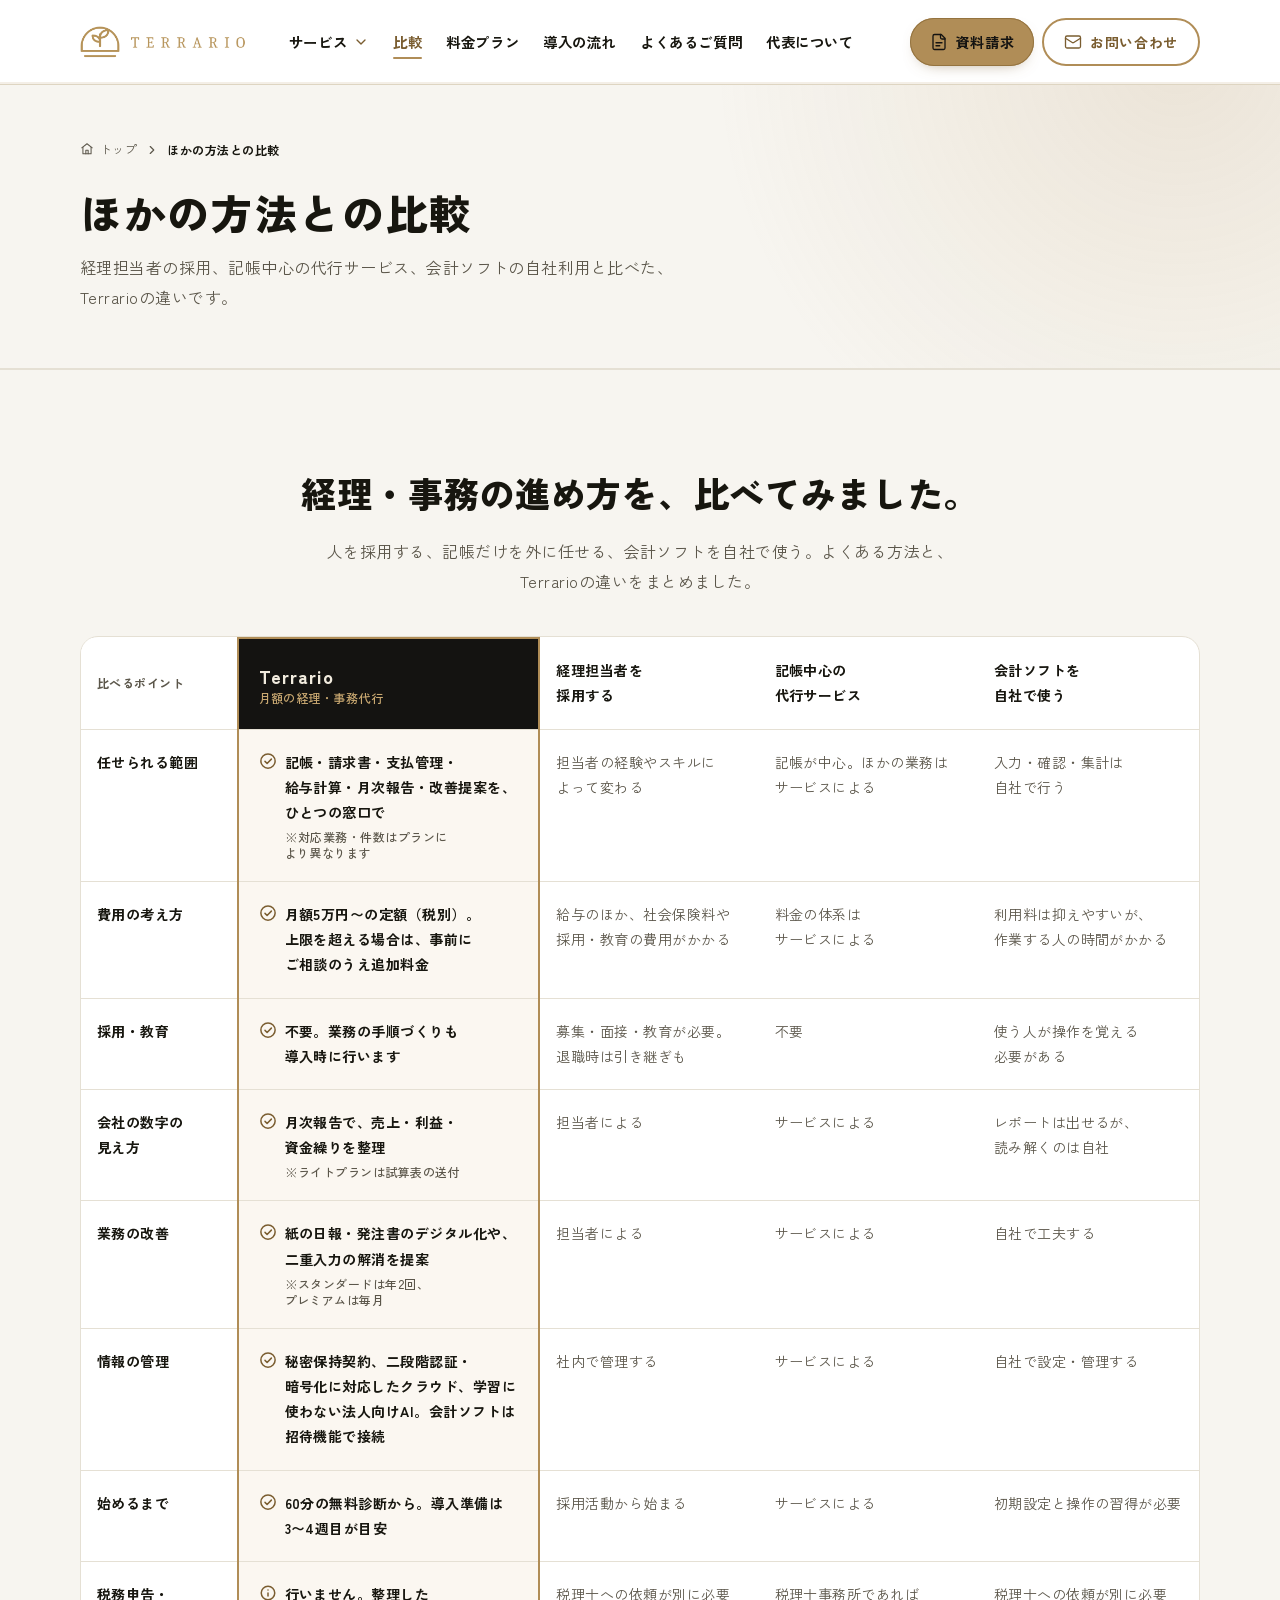
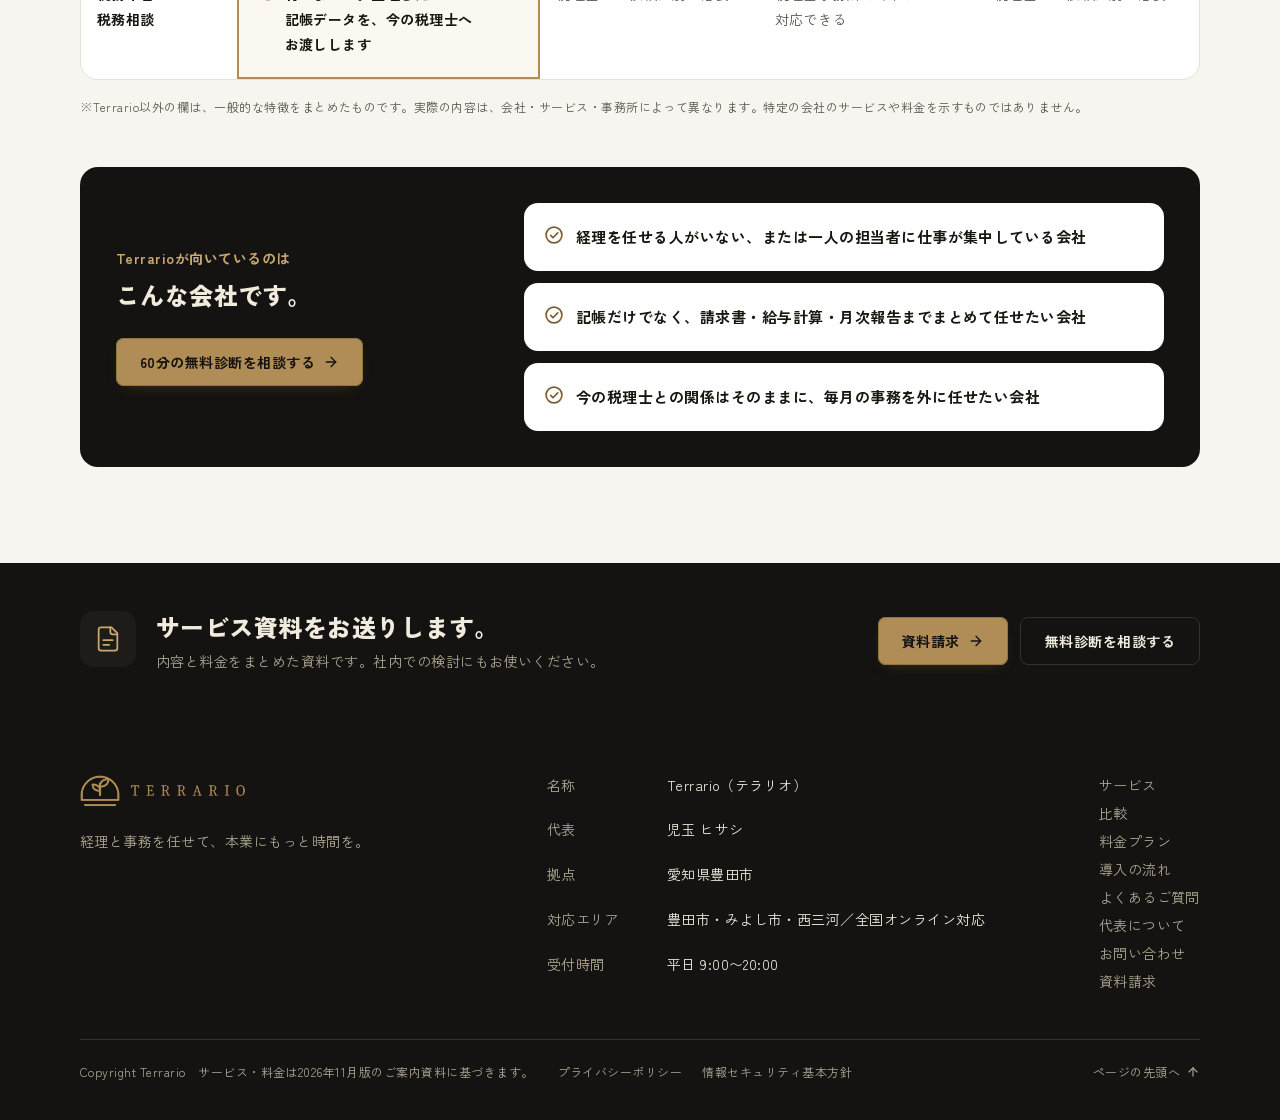
==== compare/index.html @ 6ffa053c "Terrarioのウェブサイト（2026年11月版） Co-Authored-By: Claude Opus 5.5 <noreply@anthropic.com> Claude-Session: h" ====
<!doctype html>
<html lang="ja">
<head>
<meta charset="utf-8">
<meta name="viewport" content="width=device-width, initial-scale=1, viewport-fit=cover">
<script async src="https://www.googletagmanager.com/gtag/js?id=G-2XS1PBH4KW"></script>
<script>
  window.dataLayer = window.dataLayer || [];
  function gtag(){dataLayer.push(arguments);}
  gtag('js', new Date());
  gtag('config', 'G-2XS1PBH4KW');
</script>
<title>ほかの方法との比較｜Terrario（テラリオ）</title>
<meta name="description" content="経理担当者を採用する、記帳中心の代行サービスを使う、会計ソフトを自社で使う。よくある方法とTerrarioの違いを、8つのポイントで比べました。">
<link rel="canonical" href="https://www.terrario2026.com/compare/">
<meta name="theme-color" content="#141311">
<meta property="og:type" content="website">
<meta property="og:site_name" content="Terrario（テラリオ）">
<meta property="og:title" content="ほかの方法との比較｜Terrario（テラリオ）">
<meta property="og:description" content="経理担当者を採用する、記帳中心の代行サービスを使う、会計ソフトを自社で使う。よくある方法とTerrarioの違いを、8つのポイントで比べました。">
<meta property="og:url" content="https://www.terrario2026.com/compare/">
<meta property="og:image" content="https://www.terrario2026.com/assets/og-image.png">
<meta property="og:image:width" content="1200">
<meta property="og:image:height" content="630">
<meta property="og:locale" content="ja_JP">
<meta name="twitter:card" content="summary_large_image">
<link rel="icon" href="/favicon.ico" sizes="16x16 32x32 48x48" type="image/x-icon">
<link rel="icon" href="/favicon.png" sizes="192x192" type="image/png">
<link rel="apple-touch-icon" href="/apple-touch-icon.png" sizes="180x180">
<link rel="preconnect" href="https://fonts.googleapis.com">
<link rel="preconnect" href="https://fonts.gstatic.com" crossorigin>
<link rel="stylesheet" href="https://fonts.googleapis.com/css2?family=Zen+Kaku+Gothic+New:wght@400;500;700;900&display=swap">
<link rel="stylesheet" href="/assets/site/style.css">
</head>
<body>
<svg width="0" height="0" class="absolute" aria-hidden="true" focusable="false">
  <defs>
    <symbol id="i-check" viewBox="0 0 24 24"><path d="M20 6 9 17l-5-5"/></symbol>
    <symbol id="i-check-circle" viewBox="0 0 24 24"><circle cx="12" cy="12" r="9.5"/><path d="m8 12.5 2.8 2.8L16.5 9.5"/></symbol>
    <symbol id="i-arrow-right" viewBox="0 0 24 24"><path d="M5 12h14"/><path d="m12 5 7 7-7 7"/></symbol>
    <symbol id="i-arrow-up" viewBox="0 0 24 24"><path d="M12 19V5"/><path d="m5 12 7-7 7 7"/></symbol>
    <symbol id="i-chevron" viewBox="0 0 24 24"><path d="m6 9 6 6 6-6"/></symbol>
    <symbol id="i-chevron-right" viewBox="0 0 24 24"><path d="m9 6 6 6-6 6"/></symbol>
    <symbol id="i-external" viewBox="0 0 24 24"><path d="M7 7h10v10"/><path d="M7 17 17 7"/></symbol>
    <symbol id="i-menu" viewBox="0 0 24 24"><path d="M4 7h16"/><path d="M4 12h16"/><path d="M4 17h16"/></symbol>
    <symbol id="i-x" viewBox="0 0 24 24"><path d="M18 6 6 18"/><path d="m6 6 12 12"/></symbol>
    <symbol id="i-plus" viewBox="0 0 24 24"><path d="M12 5v14"/><path d="M5 12h14"/></symbol>
    <symbol id="i-copy" viewBox="0 0 24 24"><rect x="9" y="9" width="12" height="12" rx="2"/><path d="M5 15H4a2 2 0 0 1-2-2V4a2 2 0 0 1 2-2h9a2 2 0 0 1 2 2v1"/></symbol>
    <symbol id="i-mail" viewBox="0 0 24 24"><rect x="2" y="4" width="20" height="16" rx="2"/><path d="m22 7-8.97 5.7a1.94 1.94 0 0 1-2.06 0L2 7"/></symbol>
    <symbol id="i-phone" viewBox="0 0 24 24"><path d="M5 4h4l2 5-2.5 1.5a11 11 0 0 0 5 5L15 13l5 2v4a2 2 0 0 1-2 2A16 16 0 0 1 3 6a2 2 0 0 1 2-2"/></symbol>
    <symbol id="i-chat" viewBox="0 0 24 24"><path d="M21 15a2 2 0 0 1-2 2H7l-4 4V5a2 2 0 0 1 2-2h14a2 2 0 0 1 2 2z"/><path d="M8 9h8"/><path d="M8 13h5"/></symbol>
    <symbol id="i-file" viewBox="0 0 24 24"><path d="M15 2H6a2 2 0 0 0-2 2v16a2 2 0 0 0 2 2h12a2 2 0 0 0 2-2V7z"/><path d="M14 2v4a2 2 0 0 0 2 2h4"/><path d="M8 13h8"/><path d="M8 17h5"/></symbol>
    <symbol id="i-book" viewBox="0 0 24 24"><path d="M2 4h6a4 4 0 0 1 4 4v13a3 3 0 0 0-3-3H2z"/><path d="M22 4h-6a4 4 0 0 0-4 4v13a3 3 0 0 1 3-3h7z"/></symbol>
    <symbol id="i-invoice" viewBox="0 0 24 24"><path d="M15 2H6a2 2 0 0 0-2 2v16a2 2 0 0 0 2 2h12a2 2 0 0 0 2-2V7z"/><path d="M14 2v4a2 2 0 0 0 2 2h4"/><path d="M8 13h8"/><path d="M8 17h5"/><path d="M8 9h2"/></symbol>
    <symbol id="i-wallet" viewBox="0 0 24 24"><path d="M19 7V4a1 1 0 0 0-1-1H5a2 2 0 0 0 0 4h15a1 1 0 0 1 1 1v4h-3a2 2 0 0 0 0 4h3a1 1 0 0 0 1-1v-2"/><path d="M3 5v14a2 2 0 0 0 2 2h15a1 1 0 0 0 1-1v-4"/></symbol>
    <symbol id="i-users" viewBox="0 0 24 24"><path d="M16 21v-2a4 4 0 0 0-4-4H6a4 4 0 0 0-4 4v2"/><circle cx="9" cy="7" r="4"/><path d="M22 21v-2a4 4 0 0 0-3-3.87"/><path d="M16 3.13a4 4 0 0 1 0 7.75"/></symbol>
    <symbol id="i-chart" viewBox="0 0 24 24"><path d="M3 3v18h18"/><path d="M18 17V9"/><path d="M13 17V5"/><path d="M8 17v-3"/></symbol>
    <symbol id="i-cycle" viewBox="0 0 24 24"><path d="M3 12a9 9 0 0 1 15-6.7L21 8"/><path d="M21 3v5h-5"/><path d="M21 12a9 9 0 0 1-15 6.7L3 16"/><path d="M8 16H3v5"/></symbol>
    <symbol id="i-phone-cam" viewBox="0 0 24 24"><rect x="6" y="2" width="12" height="20" rx="2"/><path d="M11 18h2"/></symbol>
    <symbol id="i-cloud" viewBox="0 0 24 24"><path d="M17.5 19H9a7 7 0 1 1 6.71-9h1.79a4.5 4.5 0 1 1 0 9z"/></symbol>
    <symbol id="i-user-check" viewBox="0 0 24 24"><path d="M16 21v-2a4 4 0 0 0-4-4H6a4 4 0 0 0-4 4v2"/><circle cx="9" cy="7" r="4"/><path d="m16 11 2 2 4-4"/></symbol>
    <symbol id="i-lock" viewBox="0 0 24 24"><rect x="3" y="11" width="18" height="11" rx="2"/><path d="M7 11V7a5 5 0 0 1 10 0v4"/></symbol>
    <symbol id="i-shield" viewBox="0 0 24 24"><path d="M12 22s8-4 8-10V5l-8-3-8 3v7c0 6 8 10 8 10"/><path d="m9 12 2 2 4-4"/></symbol>
    <symbol id="i-clock" viewBox="0 0 24 24"><circle cx="12" cy="12" r="9"/><path d="M12 7v5l3 2"/></symbol>
    <symbol id="i-pin" viewBox="0 0 24 24"><path d="M20 10c0 5-5.5 10.2-7.4 11.8a1 1 0 0 1-1.2 0C9.5 20.2 4 15 4 10a8 8 0 0 1 16 0"/><circle cx="12" cy="10" r="3"/></symbol>
    <symbol id="i-info" viewBox="0 0 24 24"><circle cx="12" cy="12" r="9"/><path d="M12 16v-4"/><path d="M12 8h.01"/></symbol>
    <symbol id="i-monitor" viewBox="0 0 24 24"><rect x="2" y="3" width="20" height="14" rx="2"/><path d="M8 21h8"/><path d="M12 17v4"/></symbol>
    <symbol id="i-card" viewBox="0 0 24 24"><rect x="2" y="5" width="20" height="14" rx="2"/><path d="M2 10h20"/></symbol>
    <symbol id="i-clipboard" viewBox="0 0 24 24"><rect x="8" y="2" width="8" height="4" rx="1"/><path d="M16 4h2a2 2 0 0 1 2 2v14a2 2 0 0 1-2 2H6a2 2 0 0 1-2-2V6a2 2 0 0 1 2-2h2"/><path d="M12 11h4"/><path d="M12 16h4"/><path d="M8 11h.01"/><path d="M8 16h.01"/></symbol>
    <symbol id="i-home" viewBox="0 0 24 24"><path d="m3 10 9-7 9 7"/><path d="M5 9v11h14V9"/><path d="M10 20v-6h4v6"/></symbol>
  </defs>
</svg>

<a href="#main" class="sr-only focus:not-sr-only focus:fixed focus:left-4 focus:top-4 focus:z-[90] focus:rounded-md focus:bg-white focus:px-4 focus:py-2 focus:text-sm">本文へ移動</a>

<!-- ======================= ヘッダー ======================= -->
<header id="site-header" class="site-header">
  <div class="wrap hdr-row">
    <a href="/" class="logo-plate flex shrink-0 items-center gap-2.5 py-1" aria-label="Terrario トップへ">
      <img src="/assets/site/img/logo-symbol.png" alt="" width="40" height="32" class="h-[30px] w-[38px] lg:h-8 lg:w-10">
      <img src="/assets/site/img/logo-wordmark.png" alt="" width="116" height="13" class="h-3 w-[107px] lg:h-[13px] lg:w-[116px]">
    </a>
    <nav class="hdr-nav hidden items-center font-bold whitespace-nowrap md:flex" aria-label="ページ内">
      <div class="group relative">
        <button type="button" class="nav-item flex h-11 cursor-pointer items-center gap-1.5 transition-colors hover:text-gold-ink" aria-haspopup="true">サービス<svg class="size-4 text-gold-ink transition-transform duration-150 group-hover:rotate-180 group-focus-within:rotate-180" fill="none" stroke="currentColor" stroke-width="2" stroke-linecap="round" stroke-linejoin="round" aria-hidden="true"><use href="#i-chevron"/></svg></button>
        <div class="invisible absolute top-full left-1/2 z-10 w-[21rem] -translate-x-1/2 pt-3 opacity-0 transition duration-150 group-hover:visible group-hover:opacity-100 group-focus-within:visible group-focus-within:opacity-100">
          <div class="rounded-xl border bg-white p-2 shadow-[0_24px_50px_-24px_rgb(23_22_15/0.45)]">
            <a href="/service/" class="flex items-start gap-3 rounded-lg p-3 transition-colors hover:bg-surface">
              <span class="inline-flex size-9 shrink-0 items-center justify-center rounded-md bg-gold-soft text-gold-ink"><svg class="size-[18px]" fill="none" stroke="currentColor" stroke-width="1.75" stroke-linecap="round" stroke-linejoin="round" aria-hidden="true"><use href="#i-book"/></svg></span>
              <span><span class="block text-sm font-bold">サービス内容</span><span class="block text-xs font-medium leading-[1.7] text-muted-foreground">対応業務と、プランごとの対応範囲</span></span>
            </a>
            <a href="/service/#features" class="flex items-start gap-3 rounded-lg p-3 transition-colors hover:bg-surface">
              <span class="inline-flex size-9 shrink-0 items-center justify-center rounded-md bg-gold-soft text-gold-ink"><svg class="size-[18px]" fill="none" stroke="currentColor" stroke-width="1.75" stroke-linecap="round" stroke-linejoin="round" aria-hidden="true"><use href="#i-cloud"/></svg></span>
              <span><span class="block text-sm font-bold">Terrarioの特徴</span><span class="block text-xs font-medium leading-[1.7] text-muted-foreground">ひとつの窓口、クラウドとAI、人の確認</span></span>
            </a>
            <a href="/service/#security" class="flex items-start gap-3 rounded-lg p-3 transition-colors hover:bg-surface">
              <span class="inline-flex size-9 shrink-0 items-center justify-center rounded-md bg-gold-soft text-gold-ink"><svg class="size-[18px]" fill="none" stroke="currentColor" stroke-width="1.75" stroke-linecap="round" stroke-linejoin="round" aria-hidden="true"><use href="#i-shield"/></svg></span>
              <span><span class="block text-sm font-bold">対応ソフト・情報の管理</span><span class="block text-xs font-medium leading-[1.7] text-muted-foreground">freee・マネーフォワード・弥生に対応</span></span>
            </a>
          </div>
        </div>
      </div>
      <a href="/compare/" class="nav-item inline-flex h-11 items-center transition-colors hover:text-gold-ink" aria-current="page">比較</a>
      <a href="/price/" class="nav-item inline-flex h-11 items-center transition-colors hover:text-gold-ink">料金プラン</a>
      <a href="/flow/" class="nav-item inline-flex h-11 items-center transition-colors hover:text-gold-ink">導入の流れ</a>
      <a href="/faq/" class="nav-item inline-flex h-11 items-center transition-colors hover:text-gold-ink">よくあるご質問</a>
      <a href="/representative/" class="nav-item inline-flex h-11 items-center transition-colors hover:text-gold-ink">代表について</a>
    </nav>
    <div class="hdr-actions ml-auto flex items-center gap-2 whitespace-nowrap">
      <a href="/contact/#request" class="btn-gold hidden h-10 items-center gap-2 rounded-full px-4 text-[0.8125rem] font-bold sm:inline-flex md:h-11 md:px-6 md:text-sm"><svg class="size-[18px]" fill="none" stroke="currentColor" stroke-width="1.75" stroke-linecap="round" stroke-linejoin="round" aria-hidden="true"><use href="#i-file"/></svg>資料請求</a>
      <a href="/contact/" class="inline-flex h-10 items-center gap-1.5 rounded-full border-2 border-gold bg-white px-3 text-xs font-bold text-gold-ink transition-colors hover:bg-gold-soft sm:px-4 sm:text-sm md:h-11 md:gap-2 md:px-6"><svg class="size-[18px]" fill="none" stroke="currentColor" stroke-width="1.75" stroke-linecap="round" stroke-linejoin="round" aria-hidden="true"><use href="#i-mail"/></svg>お問い合わせ</a>
      <button type="button" id="menu-open" class="-mr-2 inline-flex size-10 cursor-pointer items-center justify-center rounded-md hover:bg-surface md:hidden" aria-label="メニューを開く" aria-expanded="false" aria-controls="menu-sheet">
        <span class="menu-icon-open"><svg class="size-5" fill="none" stroke="currentColor" stroke-width="1.75" stroke-linecap="round" stroke-linejoin="round" aria-hidden="true"><use href="#i-menu"/></svg></span><span class="menu-icon-close hidden"><svg class="size-5" fill="none" stroke="currentColor" stroke-width="1.75" stroke-linecap="round" stroke-linejoin="round" aria-hidden="true"><use href="#i-x"/></svg></span>
      </button>
    </div>
  </div>

  <!-- スマホ：ヘッダーの真下に開くメニュー -->
  <div id="menu-sheet" class="menu-panel absolute inset-x-0 top-full border-b bg-white shadow-[0_24px_40px_-24px_rgb(23_22_15/0.4)] md:hidden" hidden>
    <nav class="wrap pt-2 pb-5" aria-label="メニュー">
      <p class="py-3 font-bold">サービス</p>
      <div class="mb-2 space-y-0.5">
        <a href="/service/" class="flex items-center gap-3 rounded-md py-2.5 pl-3 text-sm font-medium text-muted-foreground hover:bg-surface"><svg class="size-4 text-gold-ink" fill="none" stroke="currentColor" stroke-width="1.75" stroke-linecap="round" stroke-linejoin="round" aria-hidden="true"><use href="#i-book"/></svg>サービス内容</a>
        <a href="/service/#features" class="flex items-center gap-3 rounded-md py-2.5 pl-3 text-sm font-medium text-muted-foreground hover:bg-surface"><svg class="size-4 text-gold-ink" fill="none" stroke="currentColor" stroke-width="1.75" stroke-linecap="round" stroke-linejoin="round" aria-hidden="true"><use href="#i-cloud"/></svg>Terrarioの特徴</a>
        <a href="/service/#security" class="flex items-center gap-3 rounded-md py-2.5 pl-3 text-sm font-medium text-muted-foreground hover:bg-surface"><svg class="size-4 text-gold-ink" fill="none" stroke="currentColor" stroke-width="1.75" stroke-linecap="round" stroke-linejoin="round" aria-hidden="true"><use href="#i-shield"/></svg>対応ソフト・情報の管理</a>
      </div>
        <a href="/compare/" aria-current="page" class="flex items-center justify-between border-t py-3.5 font-bold">比較<svg class="size-4 text-gold-ink" fill="none" stroke="currentColor" stroke-width="2" stroke-linecap="round" stroke-linejoin="round" aria-hidden="true"><use href="#i-chevron-right"/></svg></a>
        <a href="/price/" class="flex items-center justify-between border-t py-3.5 font-bold">料金プラン<svg class="size-4 text-gold-ink" fill="none" stroke="currentColor" stroke-width="2" stroke-linecap="round" stroke-linejoin="round" aria-hidden="true"><use href="#i-chevron-right"/></svg></a>
        <a href="/flow/" class="flex items-center justify-between border-t py-3.5 font-bold">導入の流れ<svg class="size-4 text-gold-ink" fill="none" stroke="currentColor" stroke-width="2" stroke-linecap="round" stroke-linejoin="round" aria-hidden="true"><use href="#i-chevron-right"/></svg></a>
        <a href="/faq/" class="flex items-center justify-between border-t py-3.5 font-bold">よくあるご質問<svg class="size-4 text-gold-ink" fill="none" stroke="currentColor" stroke-width="2" stroke-linecap="round" stroke-linejoin="round" aria-hidden="true"><use href="#i-chevron-right"/></svg></a>
        <a href="/representative/" class="flex items-center justify-between border-t py-3.5 font-bold">代表について<svg class="size-4 text-gold-ink" fill="none" stroke="currentColor" stroke-width="2" stroke-linecap="round" stroke-linejoin="round" aria-hidden="true"><use href="#i-chevron-right"/></svg></a>
      <div class="mt-3 grid grid-cols-2 gap-2 border-t pt-4">
        <a href="/contact/#request" class="btn-gold inline-flex h-12 items-center justify-center gap-2 rounded-full text-sm font-bold"><svg class="size-4" fill="none" stroke="currentColor" stroke-width="1.75" stroke-linecap="round" stroke-linejoin="round" aria-hidden="true"><use href="#i-file"/></svg>資料請求</a>
        <a href="/contact/" class="inline-flex h-12 items-center justify-center gap-2 rounded-full border-2 border-gold text-sm font-bold text-gold-ink"><svg class="size-4" fill="none" stroke="currentColor" stroke-width="1.75" stroke-linecap="round" stroke-linejoin="round" aria-hidden="true"><use href="#i-mail"/></svg>お問い合わせ</a>
      </div>
      <p class="num mt-4 text-center text-sm"><span class="font-bold">090-9112-6102</span><span class="ml-2 text-xs text-muted-foreground">平日 9:00〜20:00</span></p>
    </nav>
  </div>
  <div class="hdr-progress" aria-hidden="true"><span id="hdr-progress-bar"></span></div>
</header>
<div id="page-top" class="hdr-spacer" aria-hidden="true"></div>
<div id="menu-overlay" class="fixed inset-0 z-40 bg-black/30 md:hidden" hidden></div>

<main id="main">

<section class="page-hero border-b" aria-labelledby="page-title">
  <div class="wrap py-10 sm:py-14">
    <nav aria-label="パンくずリスト">
      <ol class="flex flex-wrap items-center gap-2 text-xs text-muted-foreground">
        <li><a href="/" class="inline-flex items-center gap-1.5 hover:text-gold-ink"><svg class="size-3.5" fill="none" stroke="currentColor" stroke-width="1.75" stroke-linecap="round" stroke-linejoin="round" aria-hidden="true"><use href="#i-home"/></svg>トップ</a></li>
        <li aria-hidden="true"><svg class="size-3.5" fill="none" stroke="currentColor" stroke-width="2" stroke-linecap="round" stroke-linejoin="round"><use href="#i-chevron-right"/></svg></li>
        <li><span aria-current="page" class="font-bold text-foreground">ほかの方法との比較</span></li>
      </ol>
    </nav>
    <h1 id="page-title" class="mt-6 text-[1.75rem] font-black leading-[1.4] tracking-[0.04em] sm:text-[2.6rem]">ほかの方法との比較</h1>
    <p class="mt-3 max-w-[42rem] text-muted-foreground">経理担当者の採用、記帳中心の代行サービス、会計ソフトの自社利用と比べた、Terrarioの違いです。</p>
  </div>
</section>
<!-- ======================= ほかの方法との比較 ======================= -->
<section id="compare" class="border-t bg-surface py-20 sm:py-24" aria-labelledby="compare-title">
  <div class="wrap">
    <div class="text-center">
      <h2 id="compare-title" class=" text-[1.6rem] font-black leading-[1.55] sm:text-[2.2rem]">経理・事務の進め方を、<br class="sm:hidden">比べてみました。</h2>
      <p class="mx-auto mt-4 max-w-[40rem] text-muted-foreground">人を採用する、記帳だけを外に任せる、会計ソフトを自社で使う。よくある方法と、Terrarioの違いをまとめました。</p>
    </div>

    <ul class="mt-10 space-y-4 lg:hidden" aria-label="経理・事務の進め方の比較">
      <li class="overflow-hidden rounded-xl border bg-white">
        <p class="border-b bg-surface px-4 py-2.5 text-sm font-black">任せられる範囲</p>
        <div class="border-l-4 border-gold bg-gold-soft/45 px-4 py-3.5">
          <p class="text-[0.6875rem] font-black tracking-[0.08em] text-gold-ink">Terrario</p>
          <p class="mt-1 flex gap-2 text-sm font-bold leading-[1.8]"><svg class="mt-0.5 size-[18px] shrink-0 text-gold-ink" fill="none" stroke="currentColor" stroke-width="2" stroke-linecap="round" stroke-linejoin="round" aria-hidden="true"><use href="#i-check-circle"/></svg><span>記帳・請求書・支払管理・給与計算・月次報告・改善提案を、ひとつの窓口で<span class="mt-1 block text-xs font-medium text-muted-foreground">※対応業務・件数はプランにより異なります</span></span></p>
        </div>
        <dl class="grid grid-cols-[7.75rem_1fr] gap-x-3 gap-y-2 px-4 py-3.5 text-xs leading-[1.7]">
          <dt class="font-bold text-muted-foreground">担当者を採用</dt><dd class="text-muted-foreground">担当者の経験やスキルによって変わる</dd>
          <dt class="font-bold text-muted-foreground">記帳中心の代行</dt><dd class="text-muted-foreground">記帳が中心。ほかの業務はサービスによる</dd>
          <dt class="font-bold text-muted-foreground">会計ソフトを自社で</dt><dd class="text-muted-foreground">入力・確認・集計は自社で行う</dd>
        </dl>
      </li>
      <li class="overflow-hidden rounded-xl border bg-white">
        <p class="border-b bg-surface px-4 py-2.5 text-sm font-black">費用の考え方</p>
        <div class="border-l-4 border-gold bg-gold-soft/45 px-4 py-3.5">
          <p class="text-[0.6875rem] font-black tracking-[0.08em] text-gold-ink">Terrario</p>
          <p class="mt-1 flex gap-2 text-sm font-bold leading-[1.8]"><svg class="mt-0.5 size-[18px] shrink-0 text-gold-ink" fill="none" stroke="currentColor" stroke-width="2" stroke-linecap="round" stroke-linejoin="round" aria-hidden="true"><use href="#i-check-circle"/></svg><span>月額5万円〜の定額（税別）。上限を超える場合は、事前にご相談のうえ追加料金</span></p>
        </div>
        <dl class="grid grid-cols-[7.75rem_1fr] gap-x-3 gap-y-2 px-4 py-3.5 text-xs leading-[1.7]">
          <dt class="font-bold text-muted-foreground">担当者を採用</dt><dd class="text-muted-foreground">給与のほか、社会保険料や採用・教育の費用がかかる</dd>
          <dt class="font-bold text-muted-foreground">記帳中心の代行</dt><dd class="text-muted-foreground">料金の体系はサービスによる</dd>
          <dt class="font-bold text-muted-foreground">会計ソフトを自社で</dt><dd class="text-muted-foreground">利用料は抑えやすいが、作業する人の時間がかかる</dd>
        </dl>
      </li>
      <li class="overflow-hidden rounded-xl border bg-white">
        <p class="border-b bg-surface px-4 py-2.5 text-sm font-black">採用・教育</p>
        <div class="border-l-4 border-gold bg-gold-soft/45 px-4 py-3.5">
          <p class="text-[0.6875rem] font-black tracking-[0.08em] text-gold-ink">Terrario</p>
          <p class="mt-1 flex gap-2 text-sm font-bold leading-[1.8]"><svg class="mt-0.5 size-[18px] shrink-0 text-gold-ink" fill="none" stroke="currentColor" stroke-width="2" stroke-linecap="round" stroke-linejoin="round" aria-hidden="true"><use href="#i-check-circle"/></svg><span>不要。業務の手順づくりも導入時に行います</span></p>
        </div>
        <dl class="grid grid-cols-[7.75rem_1fr] gap-x-3 gap-y-2 px-4 py-3.5 text-xs leading-[1.7]">
          <dt class="font-bold text-muted-foreground">担当者を採用</dt><dd class="text-muted-foreground">募集・面接・教育が必要。退職時は引き継ぎも</dd>
          <dt class="font-bold text-muted-foreground">記帳中心の代行</dt><dd class="text-muted-foreground">不要</dd>
          <dt class="font-bold text-muted-foreground">会計ソフトを自社で</dt><dd class="text-muted-foreground">使う人が操作を覚える必要がある</dd>
        </dl>
      </li>
      <li class="overflow-hidden rounded-xl border bg-white">
        <p class="border-b bg-surface px-4 py-2.5 text-sm font-black">会社の数字の見え方</p>
        <div class="border-l-4 border-gold bg-gold-soft/45 px-4 py-3.5">
          <p class="text-[0.6875rem] font-black tracking-[0.08em] text-gold-ink">Terrario</p>
          <p class="mt-1 flex gap-2 text-sm font-bold leading-[1.8]"><svg class="mt-0.5 size-[18px] shrink-0 text-gold-ink" fill="none" stroke="currentColor" stroke-width="2" stroke-linecap="round" stroke-linejoin="round" aria-hidden="true"><use href="#i-check-circle"/></svg><span>月次報告で、売上・利益・資金繰りを整理<span class="mt-1 block text-xs font-medium text-muted-foreground">※ライトプランは試算表の送付</span></span></p>
        </div>
        <dl class="grid grid-cols-[7.75rem_1fr] gap-x-3 gap-y-2 px-4 py-3.5 text-xs leading-[1.7]">
          <dt class="font-bold text-muted-foreground">担当者を採用</dt><dd class="text-muted-foreground">担当者による</dd>
          <dt class="font-bold text-muted-foreground">記帳中心の代行</dt><dd class="text-muted-foreground">サービスによる</dd>
          <dt class="font-bold text-muted-foreground">会計ソフトを自社で</dt><dd class="text-muted-foreground">レポートは出せるが、読み解くのは自社</dd>
        </dl>
      </li>
      <li class="overflow-hidden rounded-xl border bg-white">
        <p class="border-b bg-surface px-4 py-2.5 text-sm font-black">業務の改善</p>
        <div class="border-l-4 border-gold bg-gold-soft/45 px-4 py-3.5">
          <p class="text-[0.6875rem] font-black tracking-[0.08em] text-gold-ink">Terrario</p>
          <p class="mt-1 flex gap-2 text-sm font-bold leading-[1.8]"><svg class="mt-0.5 size-[18px] shrink-0 text-gold-ink" fill="none" stroke="currentColor" stroke-width="2" stroke-linecap="round" stroke-linejoin="round" aria-hidden="true"><use href="#i-check-circle"/></svg><span>紙の日報・発注書のデジタル化や、二重入力の解消を提案<span class="mt-1 block text-xs font-medium text-muted-foreground">※スタンダードは年2回、プレミアムは毎月</span></span></p>
        </div>
        <dl class="grid grid-cols-[7.75rem_1fr] gap-x-3 gap-y-2 px-4 py-3.5 text-xs leading-[1.7]">
          <dt class="font-bold text-muted-foreground">担当者を採用</dt><dd class="text-muted-foreground">担当者による</dd>
          <dt class="font-bold text-muted-foreground">記帳中心の代行</dt><dd class="text-muted-foreground">サービスによる</dd>
          <dt class="font-bold text-muted-foreground">会計ソフトを自社で</dt><dd class="text-muted-foreground">自社で工夫する</dd>
        </dl>
      </li>
      <li class="overflow-hidden rounded-xl border bg-white">
        <p class="border-b bg-surface px-4 py-2.5 text-sm font-black">情報の管理</p>
        <div class="border-l-4 border-gold bg-gold-soft/45 px-4 py-3.5">
          <p class="text-[0.6875rem] font-black tracking-[0.08em] text-gold-ink">Terrario</p>
          <p class="mt-1 flex gap-2 text-sm font-bold leading-[1.8]"><svg class="mt-0.5 size-[18px] shrink-0 text-gold-ink" fill="none" stroke="currentColor" stroke-width="2" stroke-linecap="round" stroke-linejoin="round" aria-hidden="true"><use href="#i-check-circle"/></svg><span>秘密保持契約、二段階認証・暗号化に対応したクラウド、学習に使わない法人向けAI。会計ソフトは招待機能で接続</span></p>
        </div>
        <dl class="grid grid-cols-[7.75rem_1fr] gap-x-3 gap-y-2 px-4 py-3.5 text-xs leading-[1.7]">
          <dt class="font-bold text-muted-foreground">担当者を採用</dt><dd class="text-muted-foreground">社内で管理する</dd>
          <dt class="font-bold text-muted-foreground">記帳中心の代行</dt><dd class="text-muted-foreground">サービスによる</dd>
          <dt class="font-bold text-muted-foreground">会計ソフトを自社で</dt><dd class="text-muted-foreground">自社で設定・管理する</dd>
        </dl>
      </li>
      <li class="overflow-hidden rounded-xl border bg-white">
        <p class="border-b bg-surface px-4 py-2.5 text-sm font-black">始めるまで</p>
        <div class="border-l-4 border-gold bg-gold-soft/45 px-4 py-3.5">
          <p class="text-[0.6875rem] font-black tracking-[0.08em] text-gold-ink">Terrario</p>
          <p class="mt-1 flex gap-2 text-sm font-bold leading-[1.8]"><svg class="mt-0.5 size-[18px] shrink-0 text-gold-ink" fill="none" stroke="currentColor" stroke-width="2" stroke-linecap="round" stroke-linejoin="round" aria-hidden="true"><use href="#i-check-circle"/></svg><span>60分の無料診断から。導入準備は3〜4週目が目安</span></p>
        </div>
        <dl class="grid grid-cols-[7.75rem_1fr] gap-x-3 gap-y-2 px-4 py-3.5 text-xs leading-[1.7]">
          <dt class="font-bold text-muted-foreground">担当者を採用</dt><dd class="text-muted-foreground">採用活動から始まる</dd>
          <dt class="font-bold text-muted-foreground">記帳中心の代行</dt><dd class="text-muted-foreground">サービスによる</dd>
          <dt class="font-bold text-muted-foreground">会計ソフトを自社で</dt><dd class="text-muted-foreground">初期設定と操作の習得が必要</dd>
        </dl>
      </li>
      <li class="overflow-hidden rounded-xl border bg-white">
        <p class="border-b bg-surface px-4 py-2.5 text-sm font-black">税務申告・税務相談</p>
        <div class="border-l-4 border-gold bg-gold-soft/45 px-4 py-3.5">
          <p class="text-[0.6875rem] font-black tracking-[0.08em] text-gold-ink">Terrario</p>
          <p class="mt-1 flex gap-2 text-sm font-bold leading-[1.8]"><svg class="mt-0.5 size-[18px] shrink-0 text-gold-ink" fill="none" stroke="currentColor" stroke-width="2" stroke-linecap="round" stroke-linejoin="round" aria-hidden="true"><use href="#i-info"/></svg><span>行いません。整理した記帳データを、今の税理士へお渡しします</span></p>
        </div>
        <dl class="grid grid-cols-[7.75rem_1fr] gap-x-3 gap-y-2 px-4 py-3.5 text-xs leading-[1.7]">
          <dt class="font-bold text-muted-foreground">担当者を採用</dt><dd class="text-muted-foreground">税理士への依頼が別に必要</dd>
          <dt class="font-bold text-muted-foreground">記帳中心の代行</dt><dd class="text-muted-foreground">税理士事務所であれば対応できる</dd>
          <dt class="font-bold text-muted-foreground">会計ソフトを自社で</dt><dd class="text-muted-foreground">税理士への依頼が別に必要</dd>
        </dl>
      </li>
    </ul>
    <div class="mt-10 hidden overflow-hidden rounded-2xl border bg-white lg:block">
      <table class="w-full table-fixed text-[0.8125rem] leading-[1.8] xl:text-sm">
        <caption class="sr-only">経理・事務の進め方の比較</caption>
        <colgroup><col class="w-[14%]"><col class="w-[27%]"><col class="w-[19.6%]"><col class="w-[19.6%]"><col class="w-[19.8%]"></colgroup>
        <thead>
          <tr class="border-b">
            <th scope="col" class="border-r bg-white px-4 py-5 text-left text-xs font-bold text-muted-foreground">比べるポイント</th>
            <th scope="col" class="border-x-2 border-t-2 border-gold bg-night px-5 py-5 text-left text-night-foreground"><span class="block text-lg font-black tracking-[0.06em]">Terrario</span><span class="block text-xs font-medium text-night-gold">月額の経理・事務代行</span></th>
            <th scope="col" class="px-4 py-5 text-left font-bold">経理担当者を<br>採用する</th>
            <th scope="col" class="px-4 py-5 text-left font-bold">記帳中心の<br>代行サービス</th>
            <th scope="col" class="px-4 py-5 text-left font-bold">会計ソフトを<br>自社で使う</th>
          </tr>
        </thead>
        <tbody class="divide-y">
            <tr>
              <th scope="row" class="border-r bg-white px-4 py-5 text-left align-top font-bold">任せられる範囲</th>
              <td class="border-x-2 border-gold bg-gold-soft/45 px-5 py-5 align-top font-bold"><span class="flex gap-2"><svg class="mt-0.5 size-[18px] shrink-0 text-gold-ink" fill="none" stroke="currentColor" stroke-width="2" stroke-linecap="round" stroke-linejoin="round" aria-hidden="true"><use href="#i-check-circle"/></svg><span>記帳・請求書・支払管理・給与計算・月次報告・改善提案を、ひとつの窓口で<span class="mt-1 block text-xs font-medium text-muted-foreground">※対応業務・件数はプランにより異なります</span></span></span></td>
              <td class="px-4 py-5 align-top text-muted-foreground">担当者の経験やスキルによって変わる</td>
              <td class="px-4 py-5 align-top text-muted-foreground">記帳が中心。ほかの業務はサービスによる</td>
              <td class="px-4 py-5 align-top text-muted-foreground">入力・確認・集計は自社で行う</td>
            </tr>
            <tr>
              <th scope="row" class="border-r bg-white px-4 py-5 text-left align-top font-bold">費用の考え方</th>
              <td class="border-x-2 border-gold bg-gold-soft/45 px-5 py-5 align-top font-bold"><span class="flex gap-2"><svg class="mt-0.5 size-[18px] shrink-0 text-gold-ink" fill="none" stroke="currentColor" stroke-width="2" stroke-linecap="round" stroke-linejoin="round" aria-hidden="true"><use href="#i-check-circle"/></svg><span>月額5万円〜の定額（税別）。上限を超える場合は、事前にご相談のうえ追加料金</span></span></td>
              <td class="px-4 py-5 align-top text-muted-foreground">給与のほか、社会保険料や採用・教育の費用がかかる</td>
              <td class="px-4 py-5 align-top text-muted-foreground">料金の体系はサービスによる</td>
              <td class="px-4 py-5 align-top text-muted-foreground">利用料は抑えやすいが、作業する人の時間がかかる</td>
            </tr>
            <tr>
              <th scope="row" class="border-r bg-white px-4 py-5 text-left align-top font-bold">採用・教育</th>
              <td class="border-x-2 border-gold bg-gold-soft/45 px-5 py-5 align-top font-bold"><span class="flex gap-2"><svg class="mt-0.5 size-[18px] shrink-0 text-gold-ink" fill="none" stroke="currentColor" stroke-width="2" stroke-linecap="round" stroke-linejoin="round" aria-hidden="true"><use href="#i-check-circle"/></svg><span>不要。業務の手順づくりも導入時に行います</span></span></td>
              <td class="px-4 py-5 align-top text-muted-foreground">募集・面接・教育が必要。退職時は引き継ぎも</td>
              <td class="px-4 py-5 align-top text-muted-foreground">不要</td>
              <td class="px-4 py-5 align-top text-muted-foreground">使う人が操作を覚える必要がある</td>
            </tr>
            <tr>
              <th scope="row" class="border-r bg-white px-4 py-5 text-left align-top font-bold">会社の数字の見え方</th>
              <td class="border-x-2 border-gold bg-gold-soft/45 px-5 py-5 align-top font-bold"><span class="flex gap-2"><svg class="mt-0.5 size-[18px] shrink-0 text-gold-ink" fill="none" stroke="currentColor" stroke-width="2" stroke-linecap="round" stroke-linejoin="round" aria-hidden="true"><use href="#i-check-circle"/></svg><span>月次報告で、売上・利益・資金繰りを整理<span class="mt-1 block text-xs font-medium text-muted-foreground">※ライトプランは試算表の送付</span></span></span></td>
              <td class="px-4 py-5 align-top text-muted-foreground">担当者による</td>
              <td class="px-4 py-5 align-top text-muted-foreground">サービスによる</td>
              <td class="px-4 py-5 align-top text-muted-foreground">レポートは出せるが、読み解くのは自社</td>
            </tr>
            <tr>
              <th scope="row" class="border-r bg-white px-4 py-5 text-left align-top font-bold">業務の改善</th>
              <td class="border-x-2 border-gold bg-gold-soft/45 px-5 py-5 align-top font-bold"><span class="flex gap-2"><svg class="mt-0.5 size-[18px] shrink-0 text-gold-ink" fill="none" stroke="currentColor" stroke-width="2" stroke-linecap="round" stroke-linejoin="round" aria-hidden="true"><use href="#i-check-circle"/></svg><span>紙の日報・発注書のデジタル化や、二重入力の解消を提案<span class="mt-1 block text-xs font-medium text-muted-foreground">※スタンダードは年2回、プレミアムは毎月</span></span></span></td>
              <td class="px-4 py-5 align-top text-muted-foreground">担当者による</td>
              <td class="px-4 py-5 align-top text-muted-foreground">サービスによる</td>
              <td class="px-4 py-5 align-top text-muted-foreground">自社で工夫する</td>
            </tr>
            <tr>
              <th scope="row" class="border-r bg-white px-4 py-5 text-left align-top font-bold">情報の管理</th>
              <td class="border-x-2 border-gold bg-gold-soft/45 px-5 py-5 align-top font-bold"><span class="flex gap-2"><svg class="mt-0.5 size-[18px] shrink-0 text-gold-ink" fill="none" stroke="currentColor" stroke-width="2" stroke-linecap="round" stroke-linejoin="round" aria-hidden="true"><use href="#i-check-circle"/></svg><span>秘密保持契約、二段階認証・暗号化に対応したクラウド、学習に使わない法人向けAI。会計ソフトは招待機能で接続</span></span></td>
              <td class="px-4 py-5 align-top text-muted-foreground">社内で管理する</td>
              <td class="px-4 py-5 align-top text-muted-foreground">サービスによる</td>
              <td class="px-4 py-5 align-top text-muted-foreground">自社で設定・管理する</td>
            </tr>
            <tr>
              <th scope="row" class="border-r bg-white px-4 py-5 text-left align-top font-bold">始めるまで</th>
              <td class="border-x-2 border-gold bg-gold-soft/45 px-5 py-5 align-top font-bold"><span class="flex gap-2"><svg class="mt-0.5 size-[18px] shrink-0 text-gold-ink" fill="none" stroke="currentColor" stroke-width="2" stroke-linecap="round" stroke-linejoin="round" aria-hidden="true"><use href="#i-check-circle"/></svg><span>60分の無料診断から。導入準備は3〜4週目が目安</span></span></td>
              <td class="px-4 py-5 align-top text-muted-foreground">採用活動から始まる</td>
              <td class="px-4 py-5 align-top text-muted-foreground">サービスによる</td>
              <td class="px-4 py-5 align-top text-muted-foreground">初期設定と操作の習得が必要</td>
            </tr>
            <tr>
              <th scope="row" class="border-r bg-white px-4 py-5 text-left align-top font-bold">税務申告・税務相談</th>
              <td class="border-x-2 border-gold bg-gold-soft/45 px-5 py-5 align-top font-bold border-b-2"><span class="flex gap-2"><svg class="mt-0.5 size-[18px] shrink-0 text-gold-ink" fill="none" stroke="currentColor" stroke-width="2" stroke-linecap="round" stroke-linejoin="round" aria-hidden="true"><use href="#i-info"/></svg><span>行いません。整理した記帳データを、今の税理士へお渡しします</span></span></td>
              <td class="px-4 py-5 align-top text-muted-foreground">税理士への依頼が別に必要</td>
              <td class="px-4 py-5 align-top text-muted-foreground">税理士事務所であれば対応できる</td>
              <td class="px-4 py-5 align-top text-muted-foreground">税理士への依頼が別に必要</td>
            </tr>
        </tbody>
      </table>
    </div>
    <p class="mt-4 text-xs leading-[1.9] text-muted-foreground">※Terrario以外の欄は、一般的な特徴をまとめたものです。実際の内容は、会社・サービス・事務所によって異なります。特定の会社のサービスや料金を示すものではありません。</p>

    <div class="mt-12 rounded-2xl bg-night p-7 text-night-foreground sm:p-9">
      <div class="grid gap-6 lg:grid-cols-[minmax(0,0.75fr)_minmax(0,1.25fr)] lg:items-center">
        <div>
          <p class="text-sm font-bold text-night-gold">Terrarioが向いているのは</p>
          <p class="mt-2 text-xl font-black leading-[1.6] sm:text-2xl">こんな会社です。</p>
          <a href="/contact/" class="btn-gold mt-6 inline-flex h-12 items-center justify-center gap-2 rounded-md px-6 text-sm font-bold">60分の無料診断を相談する<svg class="size-4" fill="none" stroke="currentColor" stroke-width="2" stroke-linecap="round" stroke-linejoin="round" aria-hidden="true"><use href="#i-arrow-right"/></svg></a>
        </div>
        <ul class="grid gap-3 text-foreground">
          <li class="flex gap-3 rounded-xl bg-white p-5 text-[0.9375rem] font-bold"><svg class="mt-0.5 size-5 shrink-0 text-gold-ink" fill="none" stroke="currentColor" stroke-width="2" stroke-linecap="round" stroke-linejoin="round" aria-hidden="true"><use href="#i-check-circle"/></svg>経理を任せる人がいない、または一人の担当者に仕事が集中している会社</li>
          <li class="flex gap-3 rounded-xl bg-white p-5 text-[0.9375rem] font-bold"><svg class="mt-0.5 size-5 shrink-0 text-gold-ink" fill="none" stroke="currentColor" stroke-width="2" stroke-linecap="round" stroke-linejoin="round" aria-hidden="true"><use href="#i-check-circle"/></svg>記帳だけでなく、請求書・給与計算・月次報告までまとめて任せたい会社</li>
          <li class="flex gap-3 rounded-xl bg-white p-5 text-[0.9375rem] font-bold"><svg class="mt-0.5 size-5 shrink-0 text-gold-ink" fill="none" stroke="currentColor" stroke-width="2" stroke-linecap="round" stroke-linejoin="round" aria-hidden="true"><use href="#i-check-circle"/></svg>今の税理士との関係はそのままに、毎月の事務を外に任せたい会社</li>
        </ul>
      </div>
    </div>
  </div>
</section>

<!-- ======================= 資料の帯 ======================= -->
<section class="page-cta bg-night text-night-foreground" aria-label="資料請求と無料診断のご案内">
  <div class="wrap grid items-center gap-8 py-12 lg:grid-cols-[minmax(0,1fr)_auto]">
    <div class="flex items-start gap-5">
      <span class="hidden size-14 shrink-0 items-center justify-center rounded-xl bg-night-card text-night-gold sm:inline-flex"><svg class="size-7" fill="none" stroke="currentColor" stroke-width="1.5" stroke-linecap="round" stroke-linejoin="round" aria-hidden="true"><use href="#i-file"/></svg></span>
      <div>
        <p class="text-xl font-black sm:text-2xl">サービス資料をお送りします。</p>
        <p class="mt-2 text-sm text-night-muted">内容と料金をまとめた資料です。社内での検討にもお使いください。</p>
      </div>
    </div>
    <div class="flex flex-col gap-3 sm:flex-row">
      <a href="/contact/#request" class="btn-gold inline-flex h-12 items-center justify-center gap-2 rounded-md px-6 text-sm font-bold">資料請求<svg class="size-4" fill="none" stroke="currentColor" stroke-width="2" stroke-linecap="round" stroke-linejoin="round" aria-hidden="true"><use href="#i-arrow-right"/></svg></a>
      <a href="/contact/" class="inline-flex h-12 items-center justify-center gap-2 rounded-md border border-night-border px-6 text-sm font-bold transition-colors hover:bg-night-foreground/5">無料診断を相談する</a>
    </div>
  </div>
</section>

</main>

<!-- ======================= フッター ======================= -->
<footer class="bg-night pb-28 text-night-foreground md:pb-10">
  <div class="wrap pt-14">
    <div class="grid gap-10 md:grid-cols-[minmax(0,1fr)_minmax(0,1.2fr)_auto]">
      <div>
        <a href="/" class="inline-flex items-center gap-2.5" aria-label="Terrario トップへ">
          <img src="/assets/site/img/logo-symbol.png" alt="" width="40" height="32" class="h-8 w-10">
          <img src="/assets/site/img/logo-wordmark.png" alt="" width="116" height="13" class="h-[13px] w-[116px]">
        </a>
        <p class="mt-4 text-sm text-night-muted">経理と事務を任せて、本業にもっと時間を。</p>
      </div>
      <dl class="grid grid-cols-[6.5rem_1fr] gap-x-4 gap-y-2 text-sm">
        <dt class="text-night-muted">名称</dt><dd>Terrario（テラリオ）</dd>
        <dt class="text-night-muted">代表</dt><dd>児玉 ヒサシ</dd>
        <dt class="text-night-muted">拠点</dt><dd>愛知県豊田市</dd>
        <dt class="text-night-muted">対応エリア</dt><dd>豊田市・みよし市・西三河／全国オンライン対応</dd>
        <dt class="text-night-muted">受付時間</dt><dd>平日 9:00〜20:00</dd>
      </dl>
      <nav class="grid grid-cols-2 gap-x-8 gap-y-2 text-sm text-night-muted md:grid-cols-1" aria-label="フッター">
        <a href="/service/" class="hover:text-night-foreground">サービス</a>
        <a href="/compare/" class="hover:text-night-foreground">比較</a>
        <a href="/price/" class="hover:text-night-foreground">料金プラン</a>
        <a href="/flow/" class="hover:text-night-foreground">導入の流れ</a>
        <a href="/faq/" class="hover:text-night-foreground">よくあるご質問</a>
        <a href="/representative/" class="hover:text-night-foreground">代表について</a>
        <a href="/contact/" class="hover:text-night-foreground">お問い合わせ</a>
        <a href="/contact/#request" class="hover:text-night-foreground">資料請求</a>
      </nav>
    </div>
    <div class="mt-12 flex flex-col gap-3 border-t border-night-border pt-6 text-xs text-night-muted sm:flex-row sm:items-center sm:justify-between">
      <div class="flex flex-col gap-2 sm:flex-row sm:flex-wrap sm:items-center sm:gap-x-6">
        <p>Copyright Terrario　サービス・料金は2026年11月版のご案内資料に基づきます。</p>
        <nav class="flex flex-wrap gap-x-5 gap-y-1" aria-label="規程">
          <a href="/privacy/" class="underline-offset-4 hover:text-night-foreground hover:underline">プライバシーポリシー</a>
          <a href="/security/" class="underline-offset-4 hover:text-night-foreground hover:underline">情報セキュリティ基本方針</a>
        </nav>
      </div>
      <a href="#page-top" class="inline-flex items-center gap-1.5 hover:text-night-foreground">ページの先頭へ<svg class="size-3.5" fill="none" stroke="currentColor" stroke-width="2" stroke-linecap="round" stroke-linejoin="round" aria-hidden="true"><use href="#i-arrow-up"/></svg></a>
    </div>
  </div>
</footer>

<!-- スマホ下部の相談ボタン -->
<div id="sticky-cta" class="sticky-cta fixed inset-x-0 bottom-0 z-40 grid grid-cols-[auto_1fr] gap-2 border-t bg-white/95 backdrop-blur md:hidden">
  <a href="tel:09091126102" class="inline-flex h-12 items-center justify-center gap-1.5 rounded-md border border-input bg-white px-4 text-sm font-bold"><svg class="size-4 text-gold-ink" fill="none" stroke="currentColor" stroke-width="2" stroke-linecap="round" stroke-linejoin="round" aria-hidden="true"><use href="#i-phone"/></svg>電話</a>
  <a href="/contact/" class="btn-gold inline-flex h-12 items-center justify-center gap-2 rounded-md text-sm font-bold"><span class="rounded-sm bg-night/10 px-1.5 py-0.5 text-[0.6875rem]">60分</span>無料診断を相談する</a>
</div>

<div id="toast" role="status" aria-live="polite" class="fixed bottom-24 left-1/2 z-[80] -translate-x-1/2 rounded-md bg-night px-4 py-3 text-sm text-night-foreground shadow-lg md:bottom-8" hidden></div>

<script src="/assets/site/main.js" defer></script>
</body>
</html>
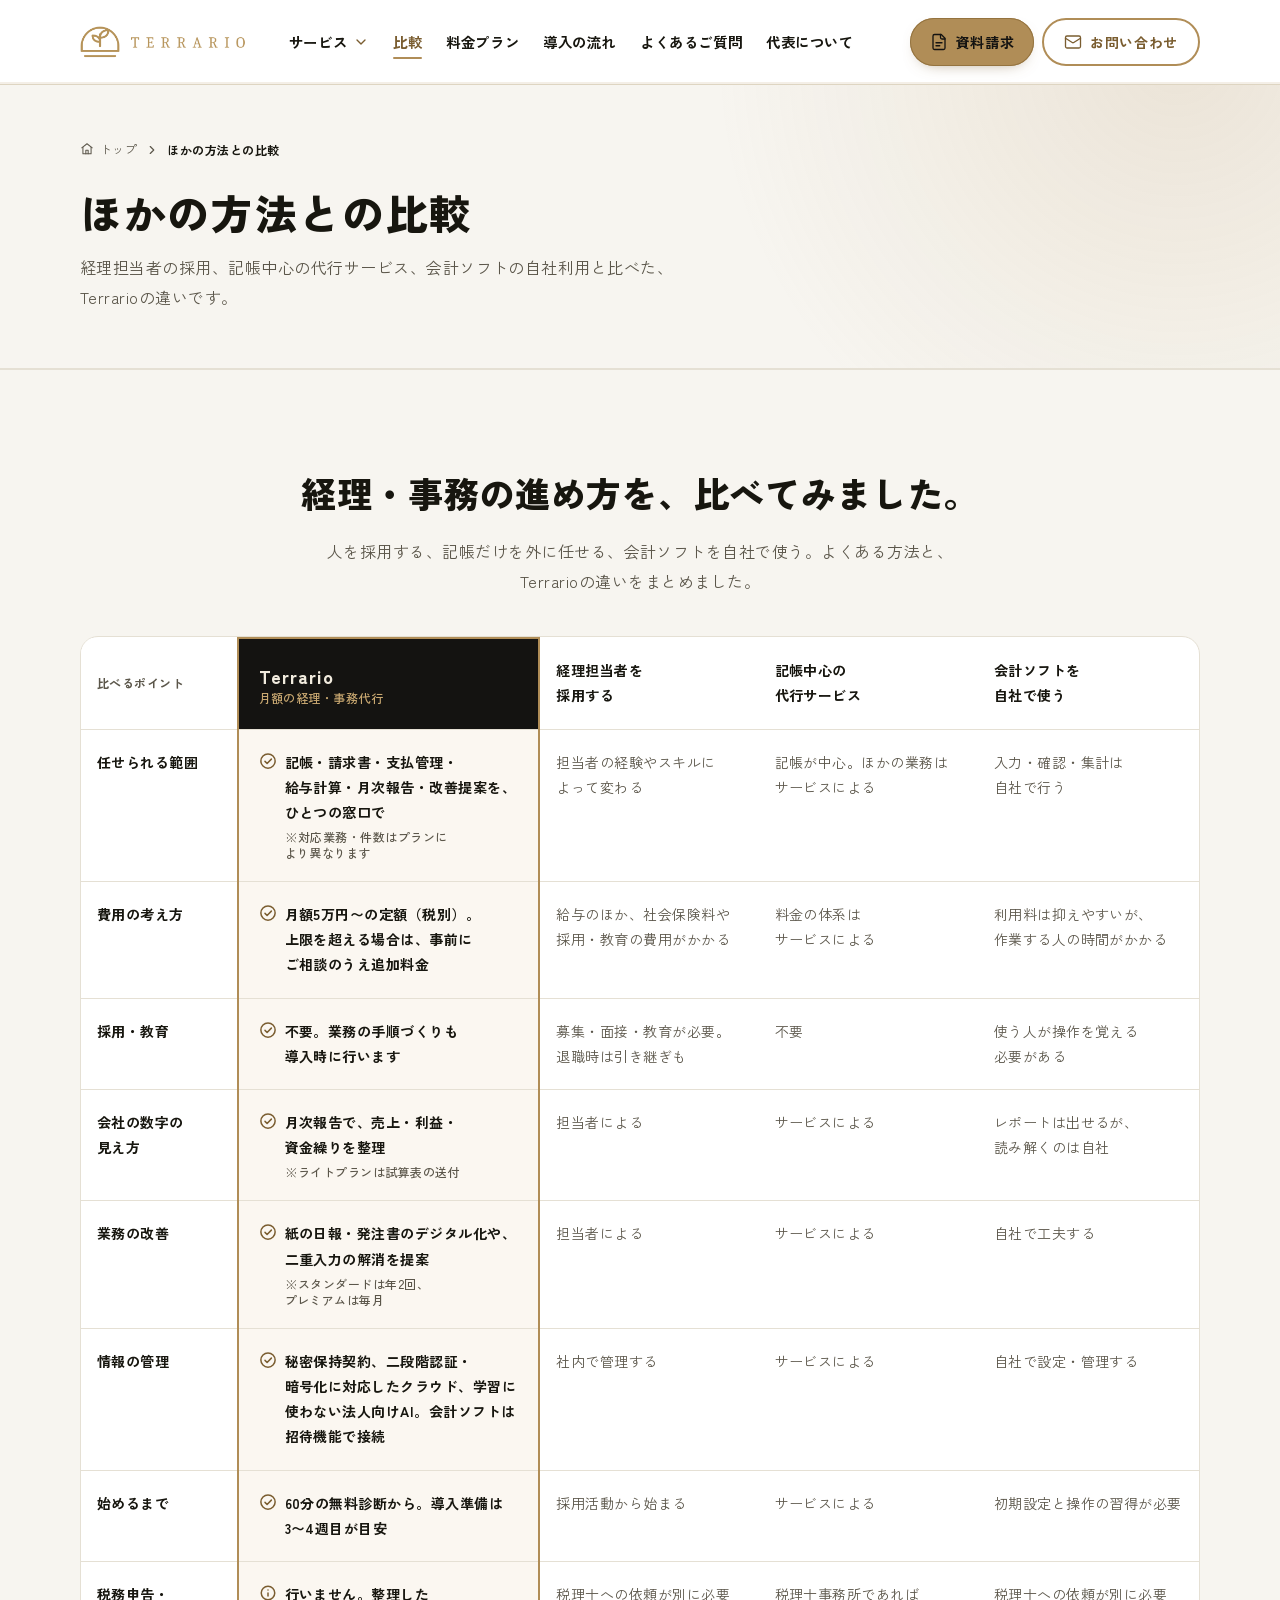
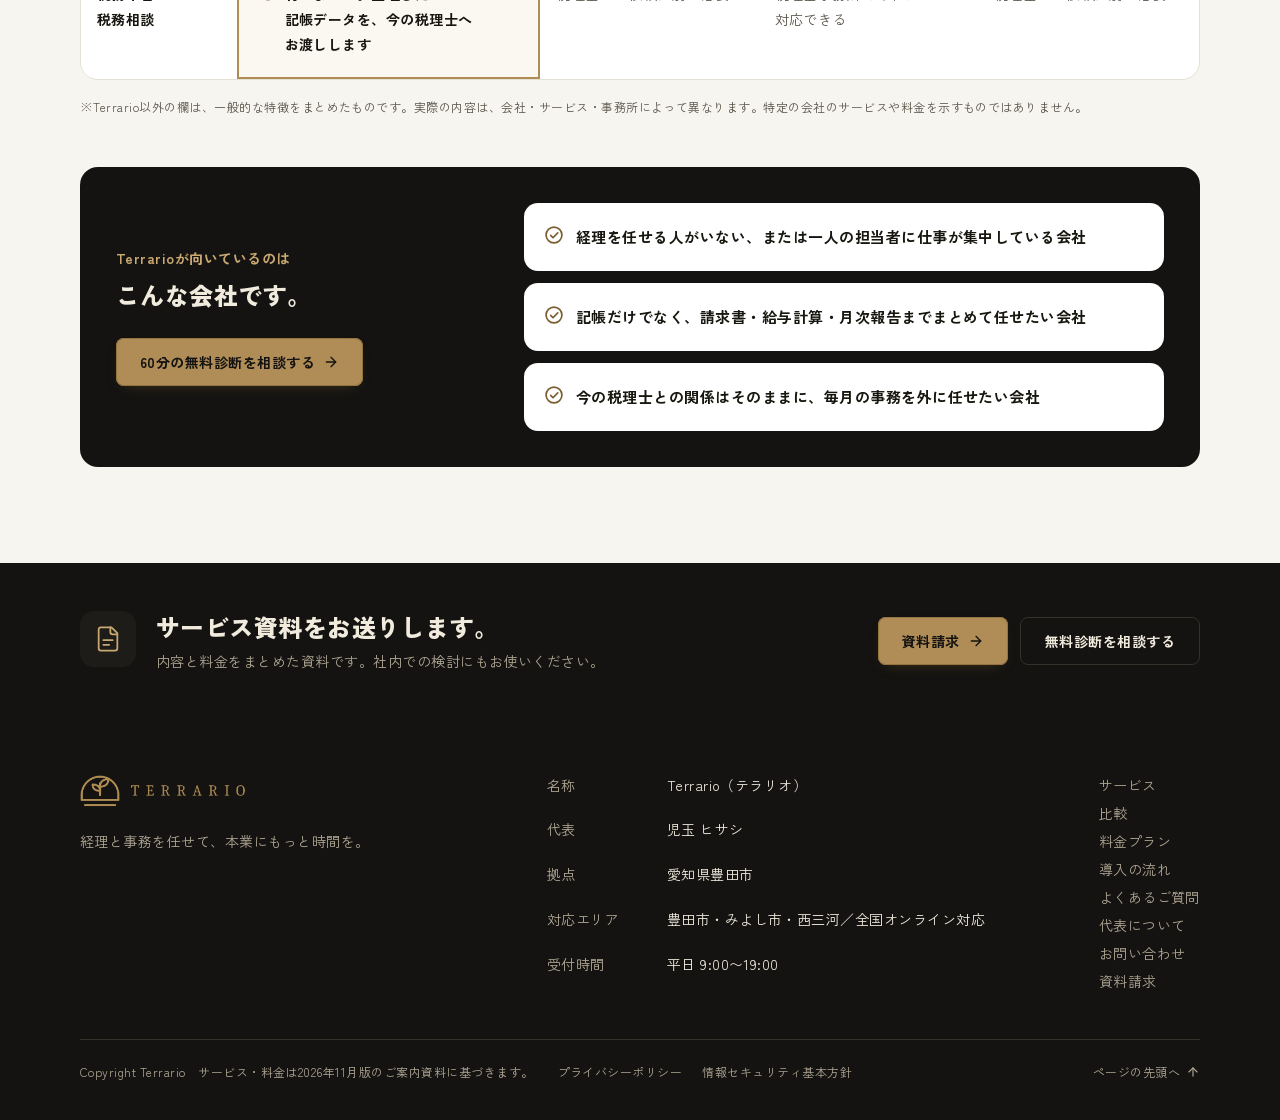
==== commit b64deb44: "受付時間を平日9:00〜19:00に変更 Co-Authored-By: Claude Opus 5.5 <noreply@anthropic.com> Claude-Session: https:/" ====
--- a/compare/index.html
+++ b/compare/index.html
@@ -133,7 +133,7 @@
         <a href="/contact/#request" class="btn-gold inline-flex h-12 items-center justify-center gap-2 rounded-full text-sm font-bold"><svg class="size-4" fill="none" stroke="currentColor" stroke-width="1.75" stroke-linecap="round" stroke-linejoin="round" aria-hidden="true"><use href="#i-file"/></svg>資料請求</a>
         <a href="/contact/" class="inline-flex h-12 items-center justify-center gap-2 rounded-full border-2 border-gold text-sm font-bold text-gold-ink"><svg class="size-4" fill="none" stroke="currentColor" stroke-width="1.75" stroke-linecap="round" stroke-linejoin="round" aria-hidden="true"><use href="#i-mail"/></svg>お問い合わせ</a>
       </div>
-      <p class="num mt-4 text-center text-sm"><span class="font-bold">090-9112-6102</span><span class="ml-2 text-xs text-muted-foreground">平日 9:00〜20:00</span></p>
+      <p class="num mt-4 text-center text-sm"><span class="font-bold">090-9112-6102</span><span class="ml-2 text-xs text-muted-foreground">平日 9:00〜19:00</span></p>
     </nav>
   </div>
   <div class="hdr-progress" aria-hidden="true"><span id="hdr-progress-bar"></span></div>
@@ -389,7 +389,7 @@
         <dt class="text-night-muted">代表</dt><dd>児玉 ヒサシ</dd>
         <dt class="text-night-muted">拠点</dt><dd>愛知県豊田市</dd>
         <dt class="text-night-muted">対応エリア</dt><dd>豊田市・みよし市・西三河／全国オンライン対応</dd>
-        <dt class="text-night-muted">受付時間</dt><dd>平日 9:00〜20:00</dd>
+        <dt class="text-night-muted">受付時間</dt><dd>平日 9:00〜19:00</dd>
       </dl>
       <nav class="grid grid-cols-2 gap-x-8 gap-y-2 text-sm text-night-muted md:grid-cols-1" aria-label="フッター">
         <a href="/service/" class="hover:text-night-foreground">サービス</a>
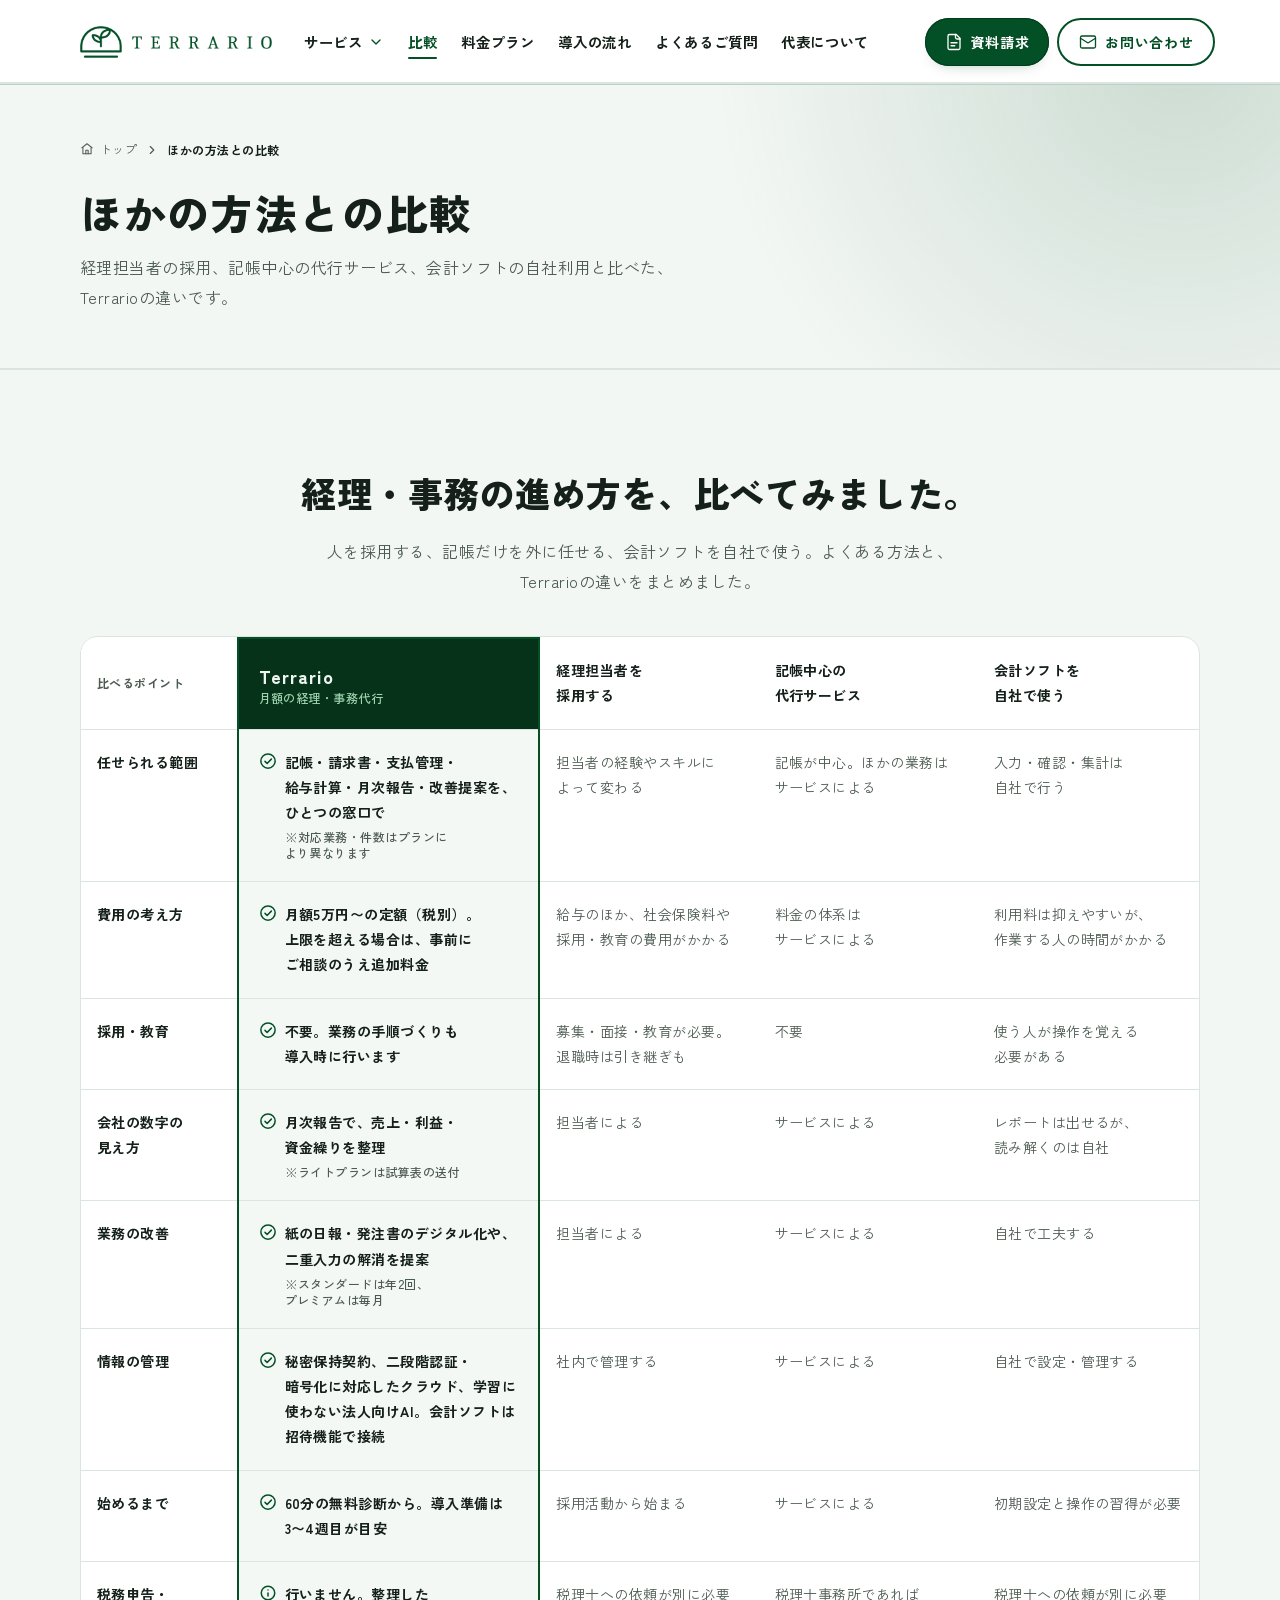
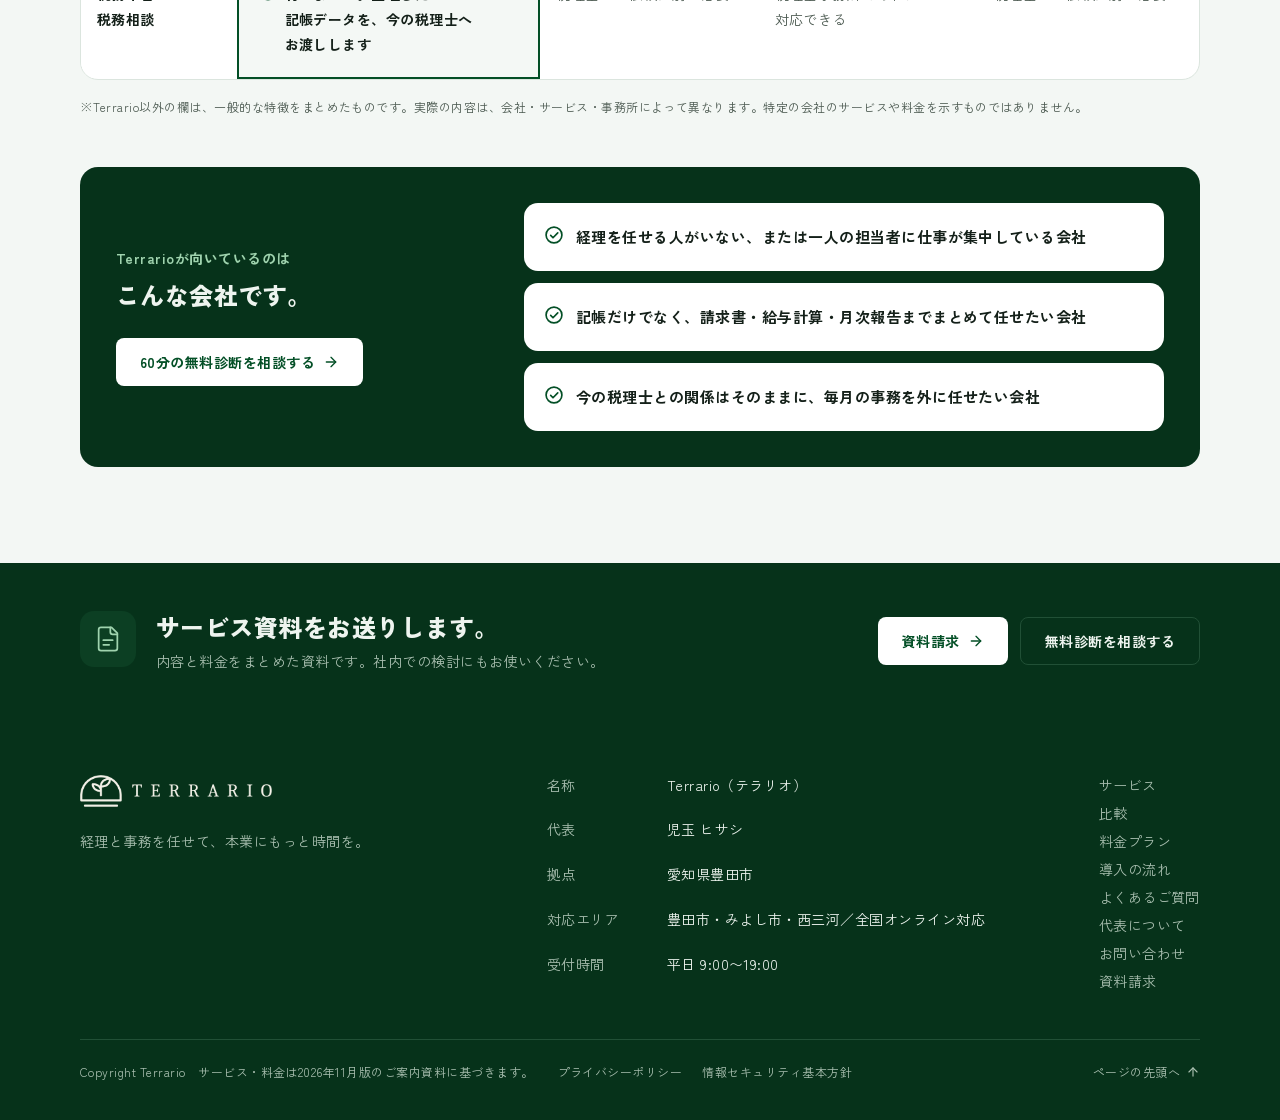
==== commit 88ca0d86: "新しいロゴと配色（深緑×白）に変更 Co-Authored-By: Claude Opus 5.5 <noreply@anthropic.com> Claude-Session: https://cl" ====
--- a/compare/index.html
+++ b/compare/index.html
@@ -77,8 +77,8 @@
 <header id="site-header" class="site-header">
   <div class="wrap hdr-row">
     <a href="/" class="logo-plate flex shrink-0 items-center gap-2.5 py-1" aria-label="Terrario トップへ">
-      <img src="/assets/site/img/logo-symbol.png" alt="" width="40" height="32" class="h-[30px] w-[38px] lg:h-8 lg:w-10">
-      <img src="/assets/site/img/logo-wordmark.png" alt="" width="116" height="13" class="h-3 w-[107px] lg:h-[13px] lg:w-[116px]">
+      <img src="/assets/site/img/logo-symbol.png" alt="" width="42" height="32" class="h-[30px] w-[40px] lg:h-8 lg:w-[42px]">
+      <img src="/assets/site/img/logo-wordmark.png" alt="" width="140" height="13" class="h-3 w-[129px] lg:h-[13px] lg:w-[140px]">
     </a>
     <nav class="hdr-nav hidden items-center font-bold whitespace-nowrap md:flex" aria-label="ページ内">
       <div class="group relative">
@@ -379,8 +379,8 @@
     <div class="grid gap-10 md:grid-cols-[minmax(0,1fr)_minmax(0,1.2fr)_auto]">
       <div>
         <a href="/" class="inline-flex items-center gap-2.5" aria-label="Terrario トップへ">
-          <img src="/assets/site/img/logo-symbol.png" alt="" width="40" height="32" class="h-8 w-10">
-          <img src="/assets/site/img/logo-wordmark.png" alt="" width="116" height="13" class="h-[13px] w-[116px]">
+          <img src="/assets/site/img/logo-symbol-light.png" alt="" width="42" height="32" class="h-8 w-[42px]">
+          <img src="/assets/site/img/logo-wordmark-light.png" alt="" width="140" height="13" class="h-[13px] w-[140px]">
         </a>
         <p class="mt-4 text-sm text-night-muted">経理と事務を任せて、本業にもっと時間を。</p>
       </div>
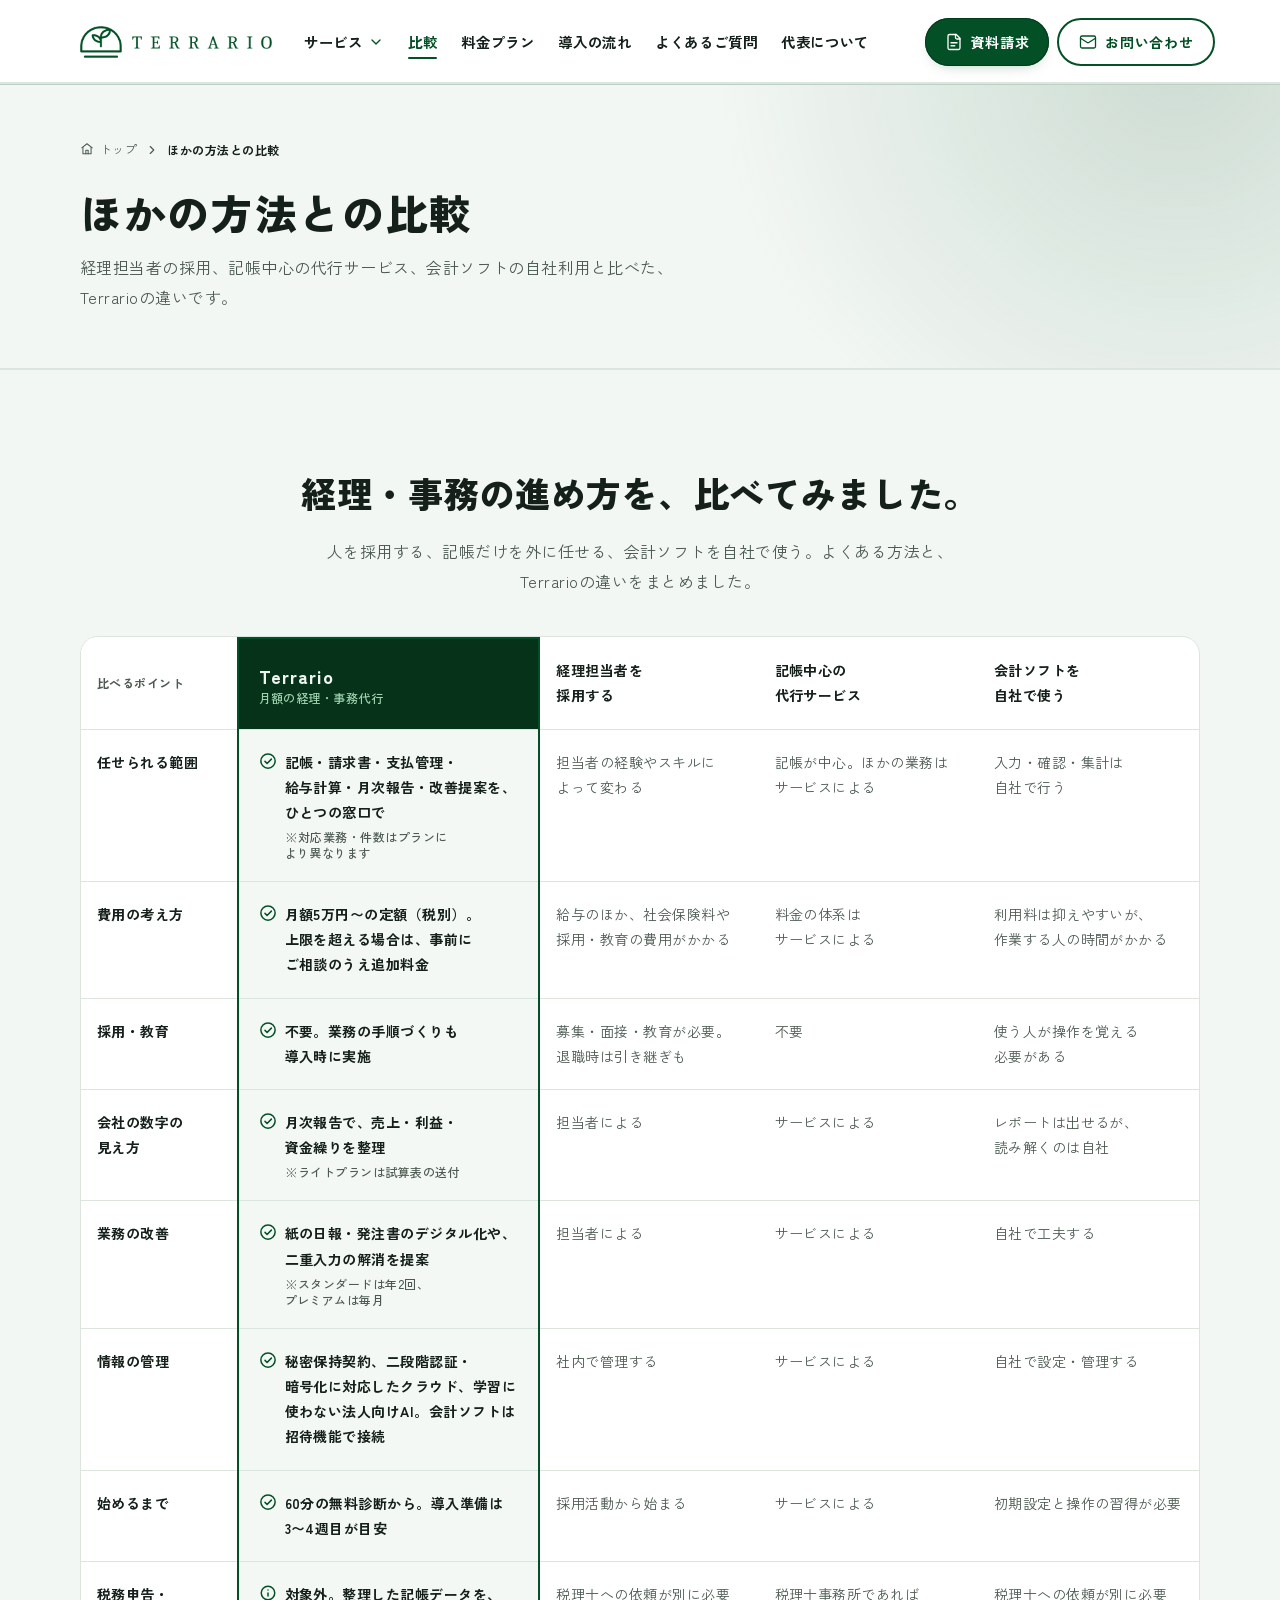
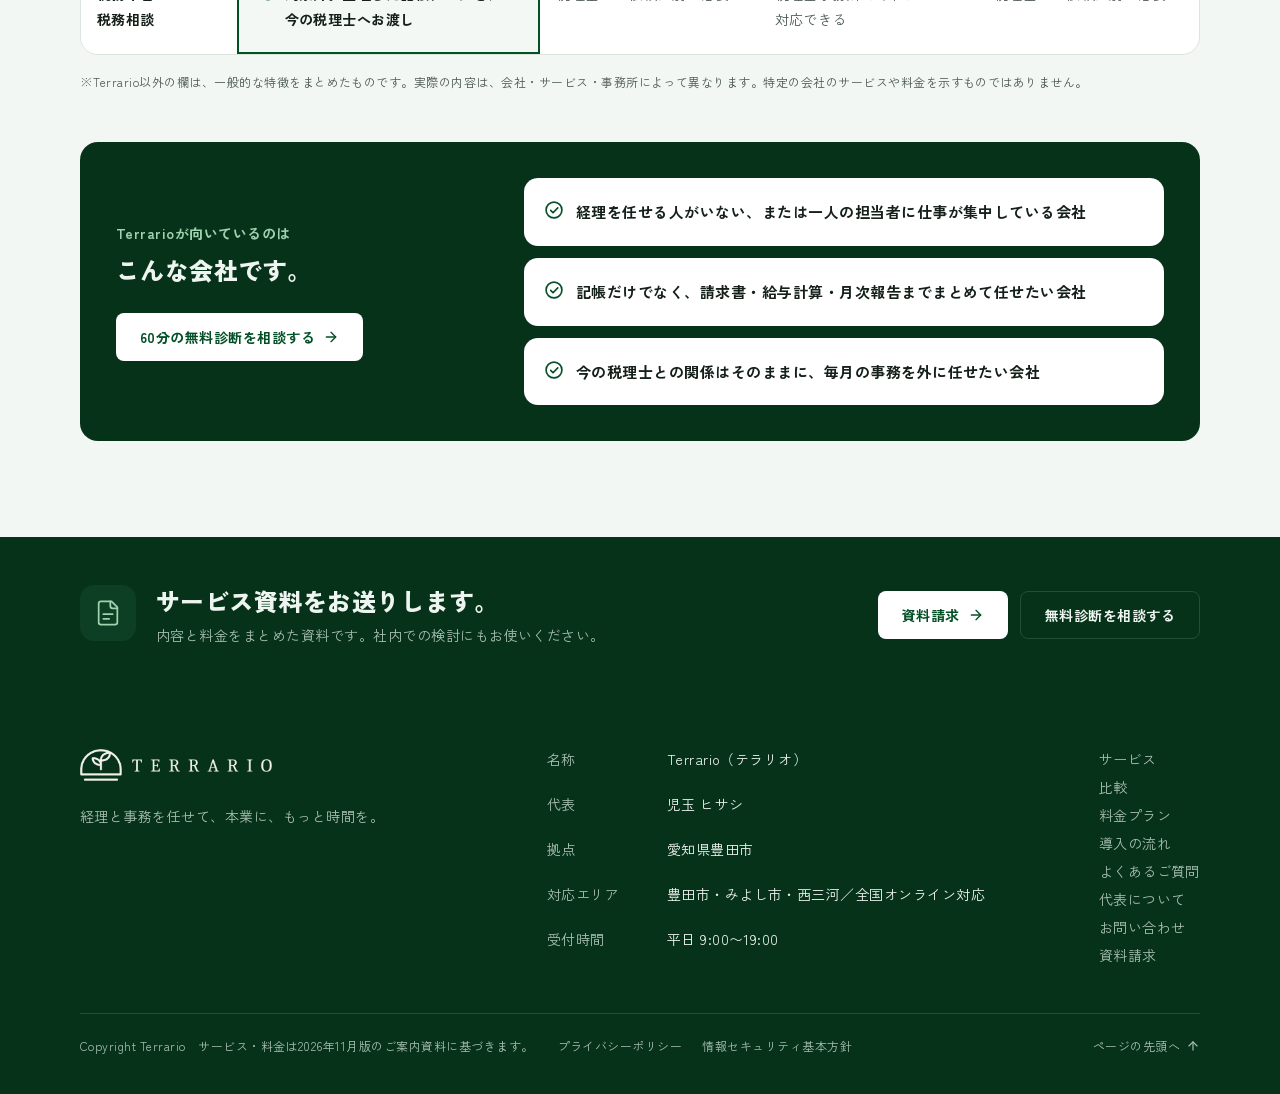
==== commit f81a28ef: "料金・サービス・トップを改善（業務範囲と分担、資料の見本、休業日・緊急時の対応） - 料金：プランごとに頼める業務をアイコンで表示し、件数・最初のお支払い・6か月の合計を明記 - サービス：税理士との" ====
--- a/compare/index.html
+++ b/compare/index.html
@@ -87,7 +87,7 @@
           <div class="rounded-xl border bg-white p-2 shadow-[0_24px_50px_-24px_rgb(23_22_15/0.45)]">
             <a href="/service/" class="flex items-start gap-3 rounded-lg p-3 transition-colors hover:bg-surface">
               <span class="inline-flex size-9 shrink-0 items-center justify-center rounded-md bg-gold-soft text-gold-ink"><svg class="size-[18px]" fill="none" stroke="currentColor" stroke-width="1.75" stroke-linecap="round" stroke-linejoin="round" aria-hidden="true"><use href="#i-book"/></svg></span>
-              <span><span class="block text-sm font-bold">サービス内容</span><span class="block text-xs font-medium leading-[1.7] text-muted-foreground">対応業務と、プランごとの対応範囲</span></span>
+              <span><span class="block text-sm font-bold">サービス内容</span><span class="block text-xs font-medium leading-[1.7] text-muted-foreground">業務の内容と、プランごとの対応範囲</span></span>
             </a>
             <a href="/service/#features" class="flex items-start gap-3 rounded-lg p-3 transition-colors hover:bg-surface">
               <span class="inline-flex size-9 shrink-0 items-center justify-center rounded-md bg-gold-soft text-gold-ink"><svg class="size-[18px]" fill="none" stroke="currentColor" stroke-width="1.75" stroke-linecap="round" stroke-linejoin="round" aria-hidden="true"><use href="#i-cloud"/></svg></span>
@@ -108,7 +108,7 @@
     </nav>
     <div class="hdr-actions ml-auto flex items-center gap-2 whitespace-nowrap">
       <a href="/contact/#request" class="btn-gold hidden h-10 items-center gap-2 rounded-full px-4 text-[0.8125rem] font-bold sm:inline-flex md:h-11 md:px-6 md:text-sm"><svg class="size-[18px]" fill="none" stroke="currentColor" stroke-width="1.75" stroke-linecap="round" stroke-linejoin="round" aria-hidden="true"><use href="#i-file"/></svg>資料請求</a>
-      <a href="/contact/" class="inline-flex h-10 items-center gap-1.5 rounded-full border-2 border-gold bg-white px-3 text-xs font-bold text-gold-ink transition-colors hover:bg-gold-soft sm:px-4 sm:text-sm md:h-11 md:gap-2 md:px-6"><svg class="size-[18px]" fill="none" stroke="currentColor" stroke-width="1.75" stroke-linecap="round" stroke-linejoin="round" aria-hidden="true"><use href="#i-mail"/></svg>お問い合わせ</a>
+      <a href="/contact/" aria-label="お問い合わせ" class="inline-flex size-10 items-center justify-center gap-1.5 rounded-full border-2 border-gold bg-white text-xs font-bold text-gold-ink transition-colors hover:bg-gold-soft min-[400px]:w-auto min-[400px]:px-3 sm:px-4 sm:text-sm md:h-11 md:gap-2 md:px-6"><svg class="size-[18px] shrink-0" fill="none" stroke="currentColor" stroke-width="1.75" stroke-linecap="round" stroke-linejoin="round" aria-hidden="true"><use href="#i-mail"/></svg><span class="hidden min-[400px]:inline">お問い合わせ</span></a>
       <button type="button" id="menu-open" class="-mr-2 inline-flex size-10 cursor-pointer items-center justify-center rounded-md hover:bg-surface md:hidden" aria-label="メニューを開く" aria-expanded="false" aria-controls="menu-sheet">
         <span class="menu-icon-open"><svg class="size-5" fill="none" stroke="currentColor" stroke-width="1.75" stroke-linecap="round" stroke-linejoin="round" aria-hidden="true"><use href="#i-menu"/></svg></span><span class="menu-icon-close hidden"><svg class="size-5" fill="none" stroke="currentColor" stroke-width="1.75" stroke-linecap="round" stroke-linejoin="round" aria-hidden="true"><use href="#i-x"/></svg></span>
       </button>
@@ -168,7 +168,7 @@
       <li class="overflow-hidden rounded-xl border bg-white">
         <p class="border-b bg-surface px-4 py-2.5 text-sm font-black">任せられる範囲</p>
         <div class="border-l-4 border-gold bg-gold-soft/45 px-4 py-3.5">
-          <p class="text-[0.6875rem] font-black tracking-[0.08em] text-gold-ink">Terrario</p>
+          <p class="text-xs font-black tracking-[0.08em] text-gold-ink">Terrario</p>
           <p class="mt-1 flex gap-2 text-sm font-bold leading-[1.8]"><svg class="mt-0.5 size-[18px] shrink-0 text-gold-ink" fill="none" stroke="currentColor" stroke-width="2" stroke-linecap="round" stroke-linejoin="round" aria-hidden="true"><use href="#i-check-circle"/></svg><span>記帳・請求書・支払管理・給与計算・月次報告・改善提案を、ひとつの窓口で<span class="mt-1 block text-xs font-medium text-muted-foreground">※対応業務・件数はプランにより異なります</span></span></p>
         </div>
         <dl class="grid grid-cols-[7.75rem_1fr] gap-x-3 gap-y-2 px-4 py-3.5 text-xs leading-[1.7]">
@@ -180,7 +180,7 @@
       <li class="overflow-hidden rounded-xl border bg-white">
         <p class="border-b bg-surface px-4 py-2.5 text-sm font-black">費用の考え方</p>
         <div class="border-l-4 border-gold bg-gold-soft/45 px-4 py-3.5">
-          <p class="text-[0.6875rem] font-black tracking-[0.08em] text-gold-ink">Terrario</p>
+          <p class="text-xs font-black tracking-[0.08em] text-gold-ink">Terrario</p>
           <p class="mt-1 flex gap-2 text-sm font-bold leading-[1.8]"><svg class="mt-0.5 size-[18px] shrink-0 text-gold-ink" fill="none" stroke="currentColor" stroke-width="2" stroke-linecap="round" stroke-linejoin="round" aria-hidden="true"><use href="#i-check-circle"/></svg><span>月額5万円〜の定額（税別）。上限を超える場合は、事前にご相談のうえ追加料金</span></p>
         </div>
         <dl class="grid grid-cols-[7.75rem_1fr] gap-x-3 gap-y-2 px-4 py-3.5 text-xs leading-[1.7]">
@@ -192,8 +192,8 @@
       <li class="overflow-hidden rounded-xl border bg-white">
         <p class="border-b bg-surface px-4 py-2.5 text-sm font-black">採用・教育</p>
         <div class="border-l-4 border-gold bg-gold-soft/45 px-4 py-3.5">
-          <p class="text-[0.6875rem] font-black tracking-[0.08em] text-gold-ink">Terrario</p>
-          <p class="mt-1 flex gap-2 text-sm font-bold leading-[1.8]"><svg class="mt-0.5 size-[18px] shrink-0 text-gold-ink" fill="none" stroke="currentColor" stroke-width="2" stroke-linecap="round" stroke-linejoin="round" aria-hidden="true"><use href="#i-check-circle"/></svg><span>不要。業務の手順づくりも導入時に行います</span></p>
+          <p class="text-xs font-black tracking-[0.08em] text-gold-ink">Terrario</p>
+          <p class="mt-1 flex gap-2 text-sm font-bold leading-[1.8]"><svg class="mt-0.5 size-[18px] shrink-0 text-gold-ink" fill="none" stroke="currentColor" stroke-width="2" stroke-linecap="round" stroke-linejoin="round" aria-hidden="true"><use href="#i-check-circle"/></svg><span>不要。業務の手順づくりも導入時に実施</span></p>
         </div>
         <dl class="grid grid-cols-[7.75rem_1fr] gap-x-3 gap-y-2 px-4 py-3.5 text-xs leading-[1.7]">
           <dt class="font-bold text-muted-foreground">担当者を採用</dt><dd class="text-muted-foreground">募集・面接・教育が必要。退職時は引き継ぎも</dd>
@@ -204,7 +204,7 @@
       <li class="overflow-hidden rounded-xl border bg-white">
         <p class="border-b bg-surface px-4 py-2.5 text-sm font-black">会社の数字の見え方</p>
         <div class="border-l-4 border-gold bg-gold-soft/45 px-4 py-3.5">
-          <p class="text-[0.6875rem] font-black tracking-[0.08em] text-gold-ink">Terrario</p>
+          <p class="text-xs font-black tracking-[0.08em] text-gold-ink">Terrario</p>
           <p class="mt-1 flex gap-2 text-sm font-bold leading-[1.8]"><svg class="mt-0.5 size-[18px] shrink-0 text-gold-ink" fill="none" stroke="currentColor" stroke-width="2" stroke-linecap="round" stroke-linejoin="round" aria-hidden="true"><use href="#i-check-circle"/></svg><span>月次報告で、売上・利益・資金繰りを整理<span class="mt-1 block text-xs font-medium text-muted-foreground">※ライトプランは試算表の送付</span></span></p>
         </div>
         <dl class="grid grid-cols-[7.75rem_1fr] gap-x-3 gap-y-2 px-4 py-3.5 text-xs leading-[1.7]">
@@ -216,7 +216,7 @@
       <li class="overflow-hidden rounded-xl border bg-white">
         <p class="border-b bg-surface px-4 py-2.5 text-sm font-black">業務の改善</p>
         <div class="border-l-4 border-gold bg-gold-soft/45 px-4 py-3.5">
-          <p class="text-[0.6875rem] font-black tracking-[0.08em] text-gold-ink">Terrario</p>
+          <p class="text-xs font-black tracking-[0.08em] text-gold-ink">Terrario</p>
           <p class="mt-1 flex gap-2 text-sm font-bold leading-[1.8]"><svg class="mt-0.5 size-[18px] shrink-0 text-gold-ink" fill="none" stroke="currentColor" stroke-width="2" stroke-linecap="round" stroke-linejoin="round" aria-hidden="true"><use href="#i-check-circle"/></svg><span>紙の日報・発注書のデジタル化や、二重入力の解消を提案<span class="mt-1 block text-xs font-medium text-muted-foreground">※スタンダードは年2回、プレミアムは毎月</span></span></p>
         </div>
         <dl class="grid grid-cols-[7.75rem_1fr] gap-x-3 gap-y-2 px-4 py-3.5 text-xs leading-[1.7]">
@@ -228,7 +228,7 @@
       <li class="overflow-hidden rounded-xl border bg-white">
         <p class="border-b bg-surface px-4 py-2.5 text-sm font-black">情報の管理</p>
         <div class="border-l-4 border-gold bg-gold-soft/45 px-4 py-3.5">
-          <p class="text-[0.6875rem] font-black tracking-[0.08em] text-gold-ink">Terrario</p>
+          <p class="text-xs font-black tracking-[0.08em] text-gold-ink">Terrario</p>
           <p class="mt-1 flex gap-2 text-sm font-bold leading-[1.8]"><svg class="mt-0.5 size-[18px] shrink-0 text-gold-ink" fill="none" stroke="currentColor" stroke-width="2" stroke-linecap="round" stroke-linejoin="round" aria-hidden="true"><use href="#i-check-circle"/></svg><span>秘密保持契約、二段階認証・暗号化に対応したクラウド、学習に使わない法人向けAI。会計ソフトは招待機能で接続</span></p>
         </div>
         <dl class="grid grid-cols-[7.75rem_1fr] gap-x-3 gap-y-2 px-4 py-3.5 text-xs leading-[1.7]">
@@ -240,7 +240,7 @@
       <li class="overflow-hidden rounded-xl border bg-white">
         <p class="border-b bg-surface px-4 py-2.5 text-sm font-black">始めるまで</p>
         <div class="border-l-4 border-gold bg-gold-soft/45 px-4 py-3.5">
-          <p class="text-[0.6875rem] font-black tracking-[0.08em] text-gold-ink">Terrario</p>
+          <p class="text-xs font-black tracking-[0.08em] text-gold-ink">Terrario</p>
           <p class="mt-1 flex gap-2 text-sm font-bold leading-[1.8]"><svg class="mt-0.5 size-[18px] shrink-0 text-gold-ink" fill="none" stroke="currentColor" stroke-width="2" stroke-linecap="round" stroke-linejoin="round" aria-hidden="true"><use href="#i-check-circle"/></svg><span>60分の無料診断から。導入準備は3〜4週目が目安</span></p>
         </div>
         <dl class="grid grid-cols-[7.75rem_1fr] gap-x-3 gap-y-2 px-4 py-3.5 text-xs leading-[1.7]">
@@ -252,8 +252,8 @@
       <li class="overflow-hidden rounded-xl border bg-white">
         <p class="border-b bg-surface px-4 py-2.5 text-sm font-black">税務申告・税務相談</p>
         <div class="border-l-4 border-gold bg-gold-soft/45 px-4 py-3.5">
-          <p class="text-[0.6875rem] font-black tracking-[0.08em] text-gold-ink">Terrario</p>
-          <p class="mt-1 flex gap-2 text-sm font-bold leading-[1.8]"><svg class="mt-0.5 size-[18px] shrink-0 text-gold-ink" fill="none" stroke="currentColor" stroke-width="2" stroke-linecap="round" stroke-linejoin="round" aria-hidden="true"><use href="#i-info"/></svg><span>行いません。整理した記帳データを、今の税理士へお渡しします</span></p>
+          <p class="text-xs font-black tracking-[0.08em] text-gold-ink">Terrario</p>
+          <p class="mt-1 flex gap-2 text-sm font-bold leading-[1.8]"><svg class="mt-0.5 size-[18px] shrink-0 text-gold-ink" fill="none" stroke="currentColor" stroke-width="2" stroke-linecap="round" stroke-linejoin="round" aria-hidden="true"><use href="#i-info"/></svg><span>対象外。整理した記帳データを、今の税理士へお渡し</span></p>
         </div>
         <dl class="grid grid-cols-[7.75rem_1fr] gap-x-3 gap-y-2 px-4 py-3.5 text-xs leading-[1.7]">
           <dt class="font-bold text-muted-foreground">担当者を採用</dt><dd class="text-muted-foreground">税理士への依頼が別に必要</dd>
@@ -292,7 +292,7 @@
             </tr>
             <tr>
               <th scope="row" class="border-r bg-white px-4 py-5 text-left align-top font-bold">採用・教育</th>
-              <td class="border-x-2 border-gold bg-gold-soft/45 px-5 py-5 align-top font-bold"><span class="flex gap-2"><svg class="mt-0.5 size-[18px] shrink-0 text-gold-ink" fill="none" stroke="currentColor" stroke-width="2" stroke-linecap="round" stroke-linejoin="round" aria-hidden="true"><use href="#i-check-circle"/></svg><span>不要。業務の手順づくりも導入時に行います</span></span></td>
+              <td class="border-x-2 border-gold bg-gold-soft/45 px-5 py-5 align-top font-bold"><span class="flex gap-2"><svg class="mt-0.5 size-[18px] shrink-0 text-gold-ink" fill="none" stroke="currentColor" stroke-width="2" stroke-linecap="round" stroke-linejoin="round" aria-hidden="true"><use href="#i-check-circle"/></svg><span>不要。業務の手順づくりも導入時に実施</span></span></td>
               <td class="px-4 py-5 align-top text-muted-foreground">募集・面接・教育が必要。退職時は引き継ぎも</td>
               <td class="px-4 py-5 align-top text-muted-foreground">不要</td>
               <td class="px-4 py-5 align-top text-muted-foreground">使う人が操作を覚える必要がある</td>
@@ -327,7 +327,7 @@
             </tr>
             <tr>
               <th scope="row" class="border-r bg-white px-4 py-5 text-left align-top font-bold">税務申告・税務相談</th>
-              <td class="border-x-2 border-gold bg-gold-soft/45 px-5 py-5 align-top font-bold border-b-2"><span class="flex gap-2"><svg class="mt-0.5 size-[18px] shrink-0 text-gold-ink" fill="none" stroke="currentColor" stroke-width="2" stroke-linecap="round" stroke-linejoin="round" aria-hidden="true"><use href="#i-info"/></svg><span>行いません。整理した記帳データを、今の税理士へお渡しします</span></span></td>
+              <td class="border-x-2 border-gold bg-gold-soft/45 px-5 py-5 align-top font-bold border-b-2"><span class="flex gap-2"><svg class="mt-0.5 size-[18px] shrink-0 text-gold-ink" fill="none" stroke="currentColor" stroke-width="2" stroke-linecap="round" stroke-linejoin="round" aria-hidden="true"><use href="#i-info"/></svg><span>対象外。整理した記帳データを、今の税理士へお渡し</span></span></td>
               <td class="px-4 py-5 align-top text-muted-foreground">税理士への依頼が別に必要</td>
               <td class="px-4 py-5 align-top text-muted-foreground">税理士事務所であれば対応できる</td>
               <td class="px-4 py-5 align-top text-muted-foreground">税理士への依頼が別に必要</td>
@@ -382,7 +382,7 @@
           <img src="/assets/site/img/logo-symbol-light.png" alt="" width="42" height="32" class="h-8 w-[42px]">
           <img src="/assets/site/img/logo-wordmark-light.png" alt="" width="140" height="13" class="h-[13px] w-[140px]">
         </a>
-        <p class="mt-4 text-sm text-night-muted">経理と事務を任せて、本業にもっと時間を。</p>
+        <p class="mt-4 text-sm text-night-muted">経理と事務を任せて、本業に、もっと時間を。</p>
       </div>
       <dl class="grid grid-cols-[6.5rem_1fr] gap-x-4 gap-y-2 text-sm">
         <dt class="text-night-muted">名称</dt><dd>Terrario（テラリオ）</dd>
@@ -418,7 +418,7 @@
 <!-- スマホ下部の相談ボタン -->
 <div id="sticky-cta" class="sticky-cta fixed inset-x-0 bottom-0 z-40 grid grid-cols-[auto_1fr] gap-2 border-t bg-white/95 backdrop-blur md:hidden">
   <a href="tel:09091126102" class="inline-flex h-12 items-center justify-center gap-1.5 rounded-md border border-input bg-white px-4 text-sm font-bold"><svg class="size-4 text-gold-ink" fill="none" stroke="currentColor" stroke-width="2" stroke-linecap="round" stroke-linejoin="round" aria-hidden="true"><use href="#i-phone"/></svg>電話</a>
-  <a href="/contact/" class="btn-gold inline-flex h-12 items-center justify-center gap-2 rounded-md text-sm font-bold"><span class="rounded-sm bg-night/10 px-1.5 py-0.5 text-[0.6875rem]">60分</span>無料診断を相談する</a>
+  <a href="/contact/" class="btn-gold inline-flex h-12 items-center justify-center gap-2 rounded-md text-sm font-bold"><span class="rounded-sm bg-night/10 px-1.5 py-0.5 text-xs">60分</span>無料診断を相談する</a>
 </div>
 
 <div id="toast" role="status" aria-live="polite" class="fixed bottom-24 left-1/2 z-[80] -translate-x-1/2 rounded-md bg-night px-4 py-3 text-sm text-night-foreground shadow-lg md:bottom-8" hidden></div>
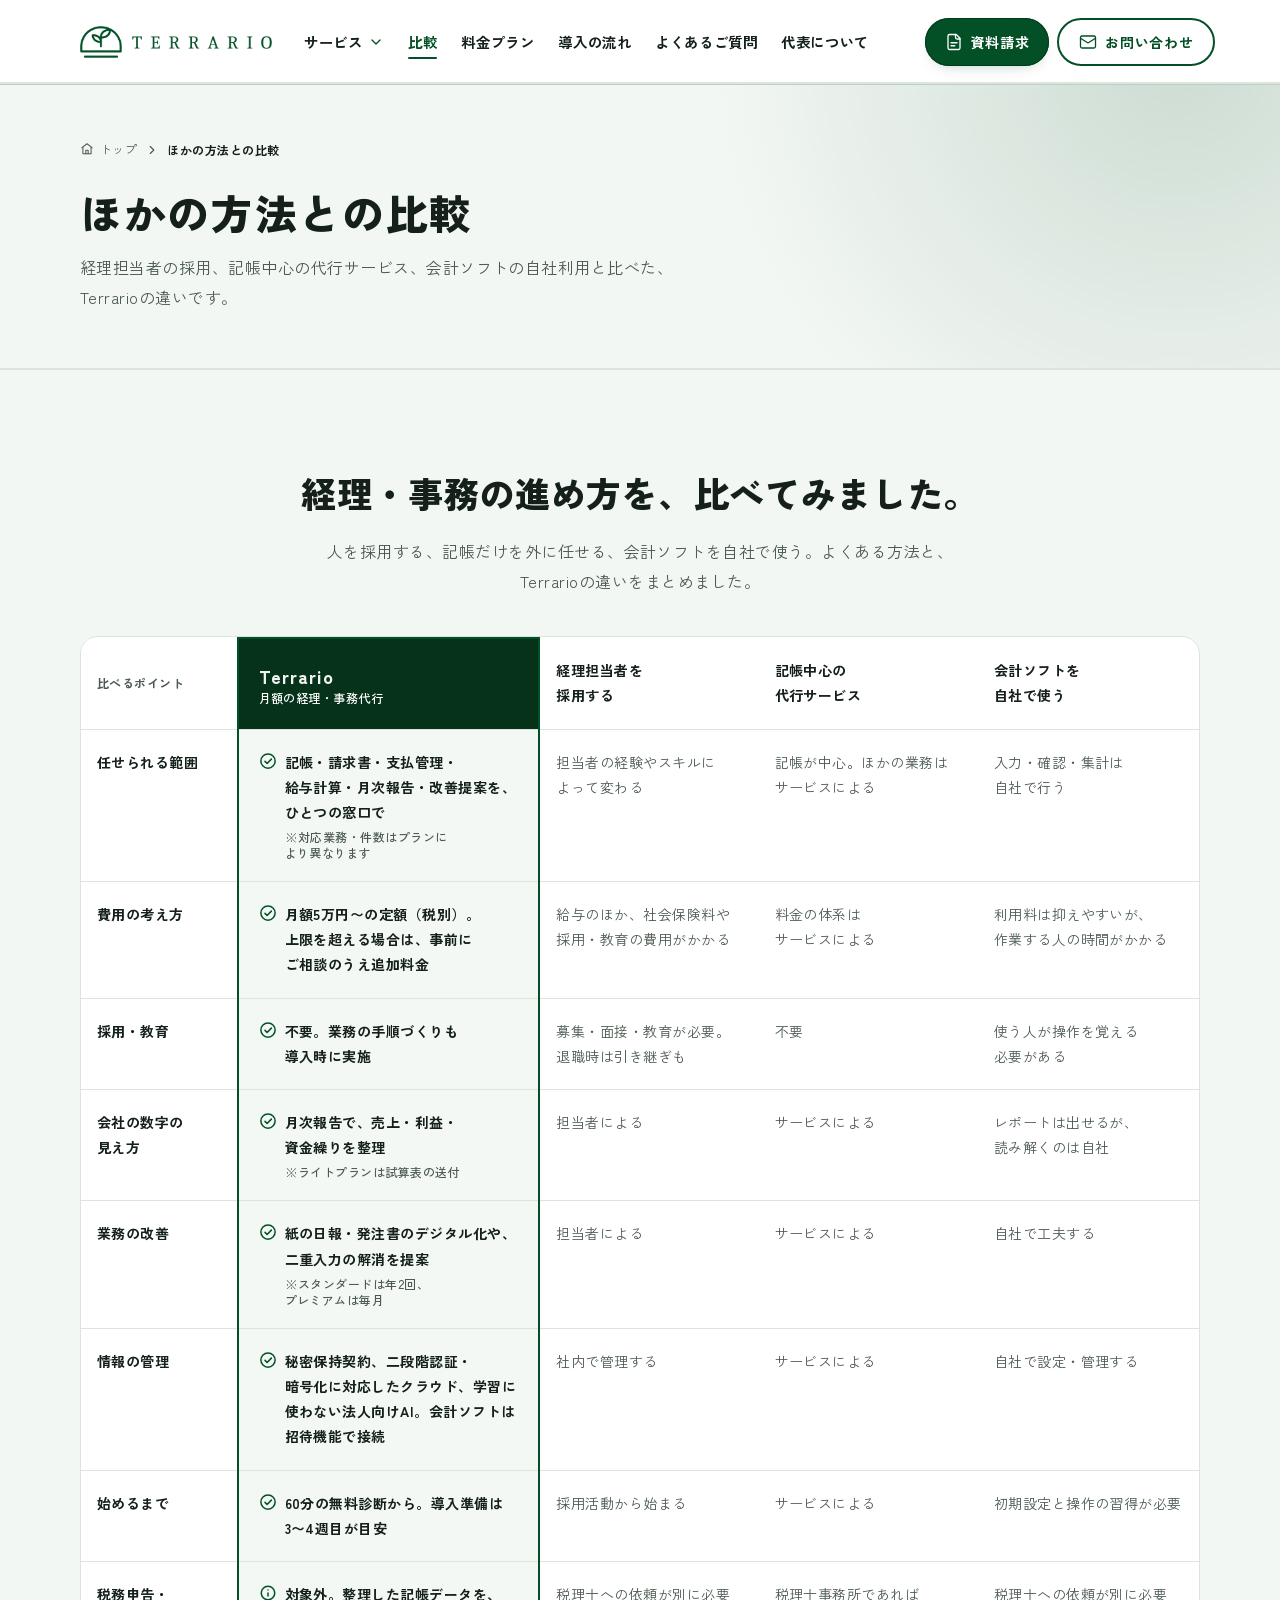
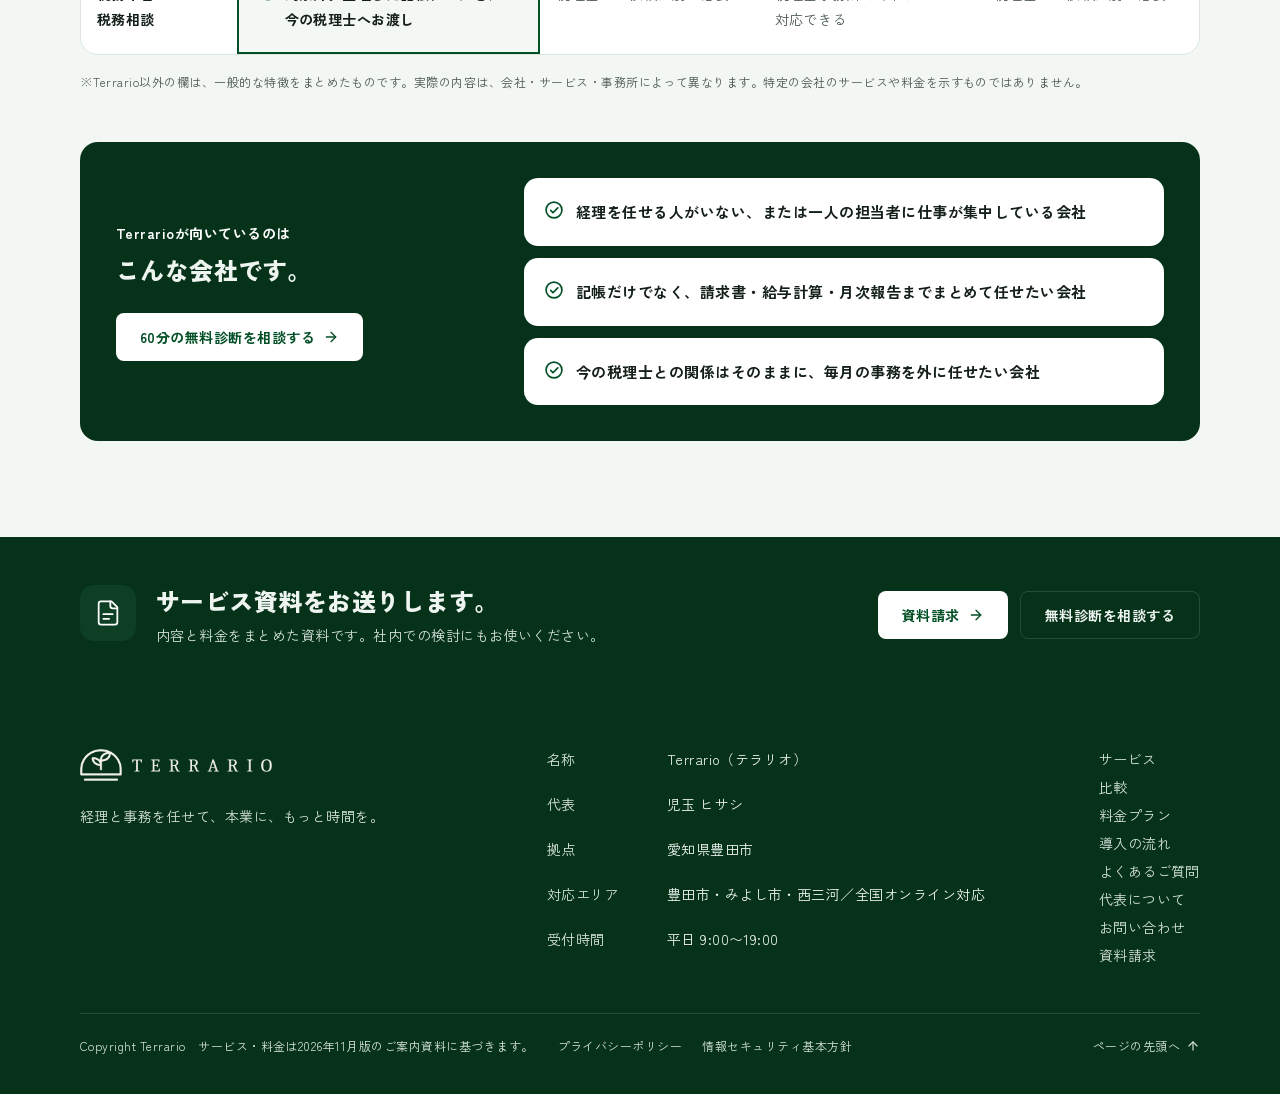
==== commit 9c57599c: "CSS・JSのURLに版番号を付け、公開直後に古いCSSが残らないようにする Co-Authored-By: Claude Opus 5.5 <noreply@anthropic.com> Claud" ====
--- a/compare/index.html
+++ b/compare/index.html
@@ -30,7 +30,7 @@
 <link rel="preconnect" href="https://fonts.googleapis.com">
 <link rel="preconnect" href="https://fonts.gstatic.com" crossorigin>
 <link rel="stylesheet" href="https://fonts.googleapis.com/css2?family=Zen+Kaku+Gothic+New:wght@400;500;700;900&display=swap">
-<link rel="stylesheet" href="/assets/site/style.css">
+<link rel="stylesheet" href="/assets/site/style.css?v=6064d473">
 </head>
 <body>
 <svg width="0" height="0" class="absolute" aria-hidden="true" focusable="false">
@@ -107,7 +107,7 @@
       <a href="/representative/" class="nav-item inline-flex h-11 items-center transition-colors hover:text-gold-ink">代表について</a>
     </nav>
     <div class="hdr-actions ml-auto flex items-center gap-2 whitespace-nowrap">
-      <a href="/contact/#request" class="btn-gold hidden h-10 items-center gap-2 rounded-full px-4 text-[0.8125rem] font-bold sm:inline-flex md:h-11 md:px-6 md:text-sm"><svg class="size-[18px]" fill="none" stroke="currentColor" stroke-width="1.75" stroke-linecap="round" stroke-linejoin="round" aria-hidden="true"><use href="#i-file"/></svg>資料請求</a>
+      <a href="/contact/#form-request" class="btn-gold hidden h-10 items-center gap-2 rounded-full px-4 text-[0.8125rem] font-bold sm:inline-flex md:h-11 md:px-6 md:text-sm"><svg class="size-[18px]" fill="none" stroke="currentColor" stroke-width="1.75" stroke-linecap="round" stroke-linejoin="round" aria-hidden="true"><use href="#i-file"/></svg>資料請求</a>
       <a href="/contact/" aria-label="お問い合わせ" class="inline-flex size-10 items-center justify-center gap-1.5 rounded-full border-2 border-gold bg-white text-xs font-bold text-gold-ink transition-colors hover:bg-gold-soft min-[400px]:w-auto min-[400px]:px-3 sm:px-4 sm:text-sm md:h-11 md:gap-2 md:px-6"><svg class="size-[18px] shrink-0" fill="none" stroke="currentColor" stroke-width="1.75" stroke-linecap="round" stroke-linejoin="round" aria-hidden="true"><use href="#i-mail"/></svg><span class="hidden min-[400px]:inline">お問い合わせ</span></a>
       <button type="button" id="menu-open" class="-mr-2 inline-flex size-10 cursor-pointer items-center justify-center rounded-md hover:bg-surface md:hidden" aria-label="メニューを開く" aria-expanded="false" aria-controls="menu-sheet">
         <span class="menu-icon-open"><svg class="size-5" fill="none" stroke="currentColor" stroke-width="1.75" stroke-linecap="round" stroke-linejoin="round" aria-hidden="true"><use href="#i-menu"/></svg></span><span class="menu-icon-close hidden"><svg class="size-5" fill="none" stroke="currentColor" stroke-width="1.75" stroke-linecap="round" stroke-linejoin="round" aria-hidden="true"><use href="#i-x"/></svg></span>
@@ -130,7 +130,7 @@
         <a href="/faq/" class="flex items-center justify-between border-t py-3.5 font-bold">よくあるご質問<svg class="size-4 text-gold-ink" fill="none" stroke="currentColor" stroke-width="2" stroke-linecap="round" stroke-linejoin="round" aria-hidden="true"><use href="#i-chevron-right"/></svg></a>
         <a href="/representative/" class="flex items-center justify-between border-t py-3.5 font-bold">代表について<svg class="size-4 text-gold-ink" fill="none" stroke="currentColor" stroke-width="2" stroke-linecap="round" stroke-linejoin="round" aria-hidden="true"><use href="#i-chevron-right"/></svg></a>
       <div class="mt-3 grid grid-cols-2 gap-2 border-t pt-4">
-        <a href="/contact/#request" class="btn-gold inline-flex h-12 items-center justify-center gap-2 rounded-full text-sm font-bold"><svg class="size-4" fill="none" stroke="currentColor" stroke-width="1.75" stroke-linecap="round" stroke-linejoin="round" aria-hidden="true"><use href="#i-file"/></svg>資料請求</a>
+        <a href="/contact/#form-request" class="btn-gold inline-flex h-12 items-center justify-center gap-2 rounded-full text-sm font-bold"><svg class="size-4" fill="none" stroke="currentColor" stroke-width="1.75" stroke-linecap="round" stroke-linejoin="round" aria-hidden="true"><use href="#i-file"/></svg>資料請求</a>
         <a href="/contact/" class="inline-flex h-12 items-center justify-center gap-2 rounded-full border-2 border-gold text-sm font-bold text-gold-ink"><svg class="size-4" fill="none" stroke="currentColor" stroke-width="1.75" stroke-linecap="round" stroke-linejoin="round" aria-hidden="true"><use href="#i-mail"/></svg>お問い合わせ</a>
       </div>
       <p class="num mt-4 text-center text-sm"><span class="font-bold">090-9112-6102</span><span class="ml-2 text-xs text-muted-foreground">平日 9:00〜19:00</span></p>
@@ -365,7 +365,7 @@
       </div>
     </div>
     <div class="flex flex-col gap-3 sm:flex-row">
-      <a href="/contact/#request" class="btn-gold inline-flex h-12 items-center justify-center gap-2 rounded-md px-6 text-sm font-bold">資料請求<svg class="size-4" fill="none" stroke="currentColor" stroke-width="2" stroke-linecap="round" stroke-linejoin="round" aria-hidden="true"><use href="#i-arrow-right"/></svg></a>
+      <a href="/contact/#form-request" class="btn-gold inline-flex h-12 items-center justify-center gap-2 rounded-md px-6 text-sm font-bold">資料請求<svg class="size-4" fill="none" stroke="currentColor" stroke-width="2" stroke-linecap="round" stroke-linejoin="round" aria-hidden="true"><use href="#i-arrow-right"/></svg></a>
       <a href="/contact/" class="inline-flex h-12 items-center justify-center gap-2 rounded-md border border-night-border px-6 text-sm font-bold transition-colors hover:bg-night-foreground/5">無料診断を相談する</a>
     </div>
   </div>
@@ -399,7 +399,7 @@
         <a href="/faq/" class="hover:text-night-foreground">よくあるご質問</a>
         <a href="/representative/" class="hover:text-night-foreground">代表について</a>
         <a href="/contact/" class="hover:text-night-foreground">お問い合わせ</a>
-        <a href="/contact/#request" class="hover:text-night-foreground">資料請求</a>
+        <a href="/contact/#form-request" class="hover:text-night-foreground">資料請求</a>
       </nav>
     </div>
     <div class="mt-12 flex flex-col gap-3 border-t border-night-border pt-6 text-xs text-night-muted sm:flex-row sm:items-center sm:justify-between">
@@ -423,6 +423,6 @@
 
 <div id="toast" role="status" aria-live="polite" class="fixed bottom-24 left-1/2 z-[80] -translate-x-1/2 rounded-md bg-night px-4 py-3 text-sm text-night-foreground shadow-lg md:bottom-8" hidden></div>
 
-<script src="/assets/site/main.js" defer></script>
+<script src="/assets/site/main.js?v=0d7ab9db" defer></script>
 </body>
 </html>
